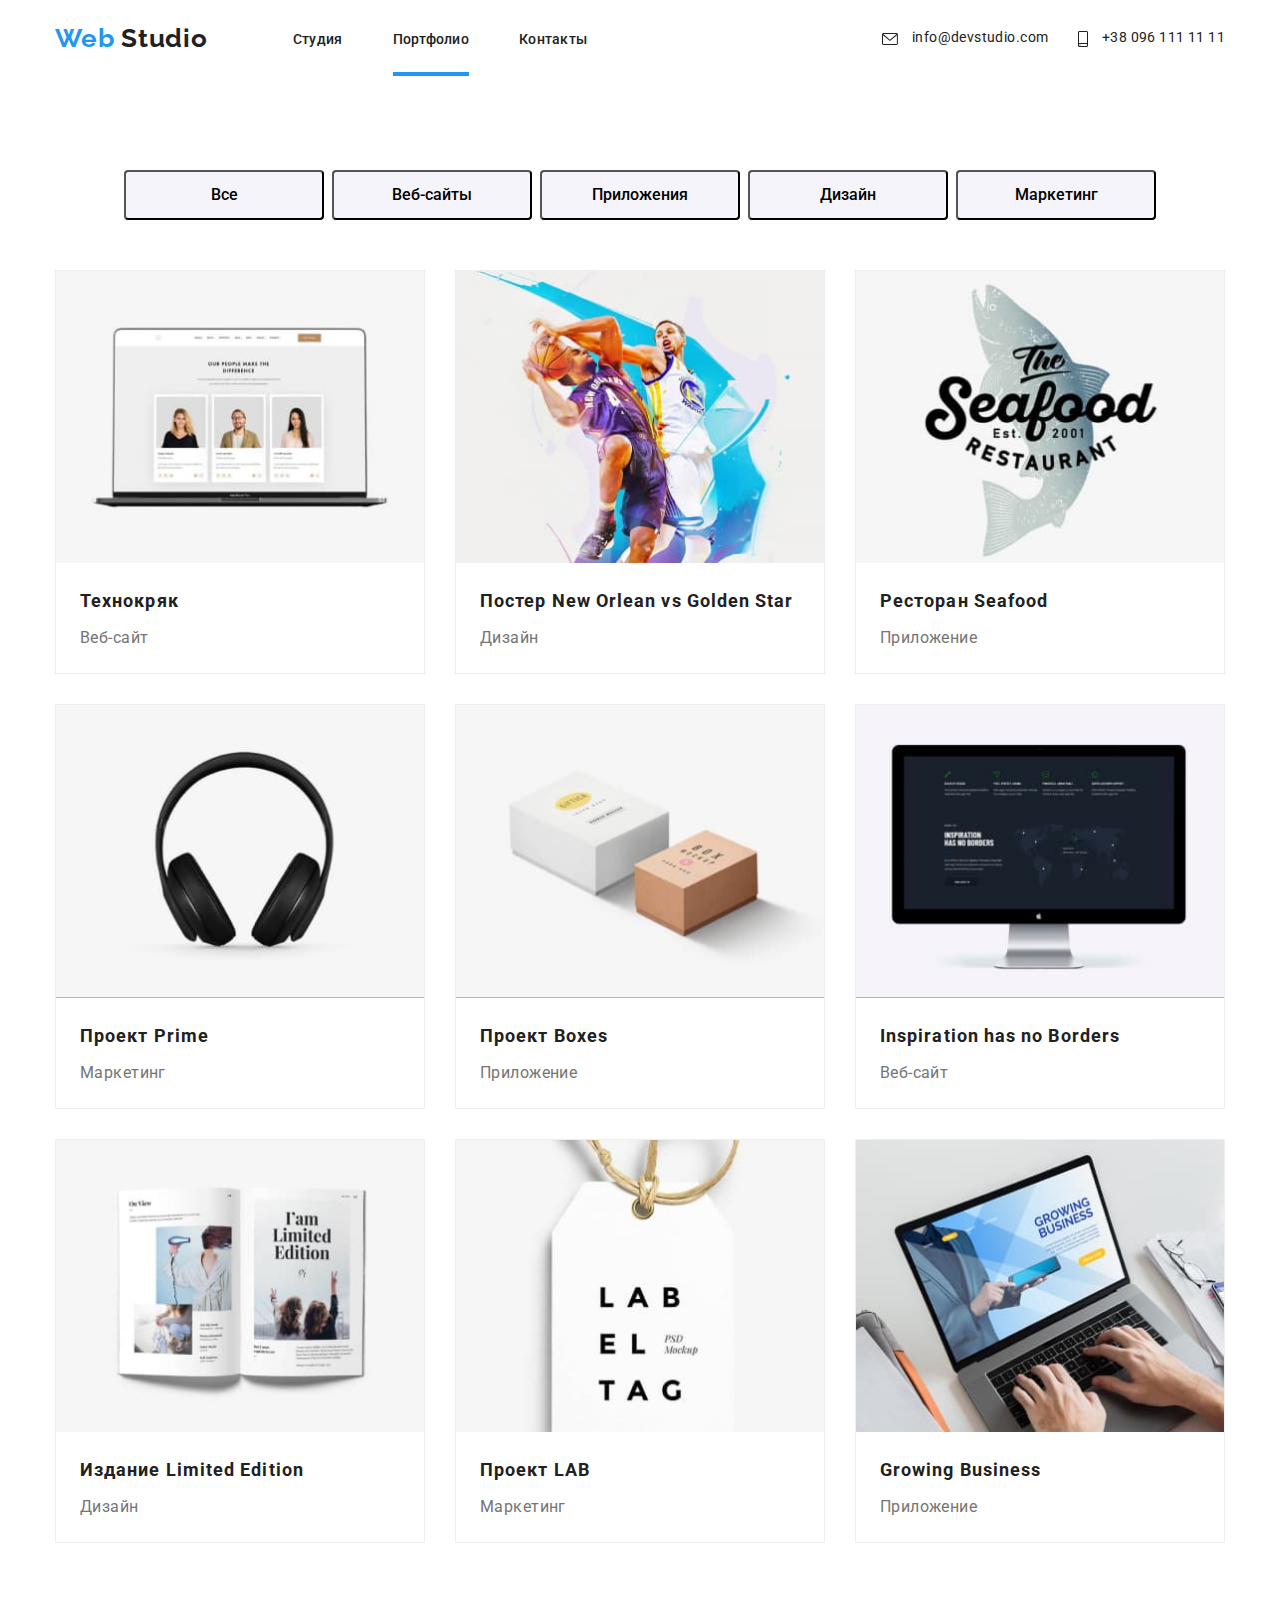
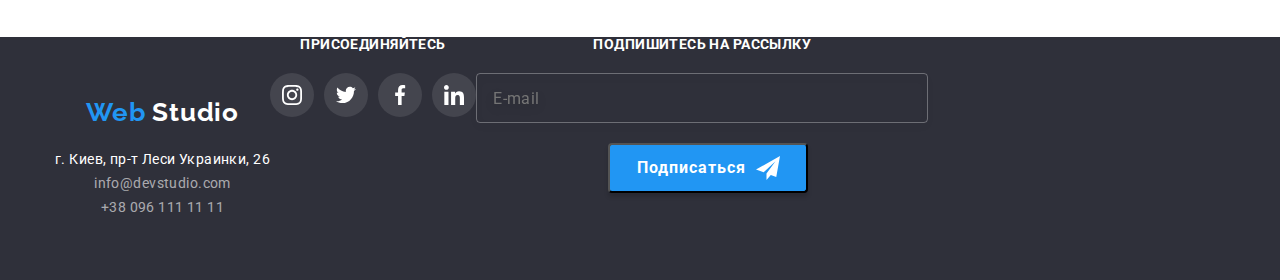
==== portfolio.html @ 6795c487 "Добавляет разметку для разных версий" ====
<!DOCTYPE html>
<html lang="ru">
  <head>
    <meta charset="UTF-8" />
    <meta name="viewport" content="width=device-width, initial-scale=1.0" />
    <meta http-equiv="X-UA-Compatible" content="ie=edge" />
    <title>Web Studio</title>
    <link
      href="https://fonts.googleapis.com/css2?family=Raleway:wght@700&family=Roboto:wght@400;500;700;900&display=swap"
      rel="stylesheet"
    />
    <link rel="stylesheet" href="./css/portfolio.min.css" />
  </head>

  <body>
    <header>
      <nav class="container flexbox main-nav">
        <a class="link logo" href="./"
          ><span class="logo-item">Web </span>Studio</a
        >
        <ul class="list menu-list flexbox">
          <li class="menu-list-item">
            <a class="link menu-link" href="./index.html">Студия</a>
          </li>
          <li class="menu-list-item">
            <a class="link menu-link current-page" href="./portfolio.html"
              >Портфолио</a
            >
          </li>
          <li class="menu-list-item">
            <a class="link menu-link" href="#">Контакты</a>
          </li>
        </ul>

        <ul class="list flexbox contacts-list">
          <li class="contacts-list-item">
            <a class="link contacts-link" href="mailto:info@devstudio.com">
              <svg class="contacts-icon" width="16" height="12">
                <use href="./images/sprite.svg#icon-envelope"></use>
              </svg>
              info@devstudio.com</a
            >
          </li>
          <li class="contacts-list-item">
            <a class="link contacts-link" href="tel:+380961111111">
              <svg class="contacts-icon" width="10" height="16">
                <use href="./images/sprite.svg#icon-smartphone"></use>
              </svg>
              +38 096 111 11 11</a
            >
          </li>
        </ul>
      </nav>
    </header>
    <main>
      <section>
        <h1 hidden>Примеры работ</h1>

        <!-- filter -->

        <div class="container">
          <ul class="list flexbox filter-list">
            <li class="filter-list-item">
              <button class="btn" type="button">Все</button>
            </li>
            <li class="filter-list-item">
              <button class="btn" type="button">Веб-сайты</button>
            </li>
            <li class="filter-list-item">
              <button class="btn" type="button">Приложения</button>
            </li>
            <li class="filter-list-item">
              <button class="btn" type="button">Дизайн</button>
            </li>
            <li class="filter-list-item">
              <button class="btn" type="button">Маркетинг</button>
            </li>
          </ul>
        </div>

        <!-- examples -->
        <div class="container">
          <ul class="list example-list">
            <li class="example-list-item">
              <a class="link" href="#">
                <div class="product-thumb">
                  <img
                    class="img"
                    src="./images/techno-example.jpg"
                    alt="Веб-сайт Технокряк"
                  />
                  <p class="example-text">
                    Технокряк это современная площадка распространения
                    коронавируса. Компании используют эту платформу для
                    цифрового шпионажа и атак на защищённые сервера конкурентов.
                  </p>
                </div>
                <div class="card-text">
                  <h2 class="example-header">Технокряк</h2>
                  <p class="example-text-item">Веб-сайт</p>
                </div>
              </a>
            </li>
            <li class="example-list-item">
              <a class="link" href="#">
                <div class="product-thumb">
                  <img
                    class="img"
                    src="./images/poster-example.jpg"
                    alt="Дизайн постера New Orlean vs Golden Star"
                  />
                  <p class="example-text">
                    Технокряк это современная площадка распространения
                    коронавируса. Компании используют эту платформу для
                    цифрового шпионажа и атак на защищённые сервера конкурентов.
                  </p>
                </div>
                <div class="card-text">
                  <h2 class="example-header">
                    Постер New Orlean vs Golden Star
                  </h2>
                  <p class="example-text-item">Дизайн</p>
                </div>
              </a>
            </li>
            <li class="example-list-item">
              <a class="link" href="#">
                <div class="product-thumb">
                  <img
                    class="img"
                    src="./images/seafood-example.jpg"
                    alt="Приложение Seafood"
                  />
                  <p class="example-text">
                    Технокряк это современная площадка распространения
                    коронавируса. Компании используют эту платформу для
                    цифрового шпионажа и атак на защищённые сервера конкурентов.
                  </p>
                </div>
                <div class="card-text">
                  <h2 class="example-header">Ресторан Seafood</h2>
                  <p class="example-text-item">Приложение</p>
                </div>
              </a>
            </li>
            <li class="example-list-item">
              <a class="link" href="#">
                <div class="product-thumb">
                  <img
                    class="img"
                    src="./images/prime-example.jpg"
                    alt="Маркетинговый проект Prime"
                  />
                  <p class="example-text">
                    Технокряк это современная площадка распространения
                    коронавируса. Компании используют эту платформу для
                    цифрового шпионажа и атак на защищённые сервера конкурентов.
                  </p>
                </div>
                <div class="card-text">
                  <h2 class="example-header">Проект Prime</h2>
                  <p class="example-text-item">Маркетинг</p>
                </div>
              </a>
            </li>
            <li class="example-list-item">
              <a class="link" href="#">
                <div class="product-thumb">
                  <img
                    class="img"
                    src="./images/boxes-example.jpg"
                    alt="Приложение Boxes"
                  />
                  <p class="example-text">
                    Технокряк это современная площадка распространения
                    коронавируса. Компании используют эту платформу для
                    цифрового шпионажа и атак на защищённые сервера конкурентов.
                  </p>
                </div>
                <div class="card-text">
                  <h2 class="example-header">Проект Boxes</h2>
                  <p class="example-text-item">Приложение</p>
                </div>
              </a>
            </li>
            <li class="example-list-item">
              <a class="link" href="#">
                <div class="product-thumb">
                  <img
                    class="img"
                    src="./images/inspiration-example.jpg"
                    alt="Веб-сайт Inspiration has no Borders"
                  />
                  <p class="example-text">
                    Технокряк это современная площадка распространения
                    коронавируса. Компании используют эту платформу для
                    цифрового шпионажа и атак на защищённые сервера конкурентов.
                  </p>
                </div>
                <div class="card-text">
                  <h2 class="example-header">Inspiration has no Borders</h2>
                  <p class="example-text-item">Веб-сайт</p>
                </div>
              </a>
            </li>
            <li class="example-list-item">
              <a class="link" href="#">
                <div class="product-thumb">
                  <img
                    class="img"
                    src="./images/limited-example.jpg"
                    alt="Дизайн издания Limited Edition"
                  />
                  <p class="example-text">
                    Технокряк это современная площадка распространения
                    коронавируса. Компании используют эту платформу для
                    цифрового шпионажа и атак на защищённые сервера конкурентов.
                  </p>
                </div>
                <div class="card-text">
                  <h2 class="example-header">Издание Limited Edition</h2>
                  <p class="example-text-item">Дизайн</p>
                </div>
              </a>
            </li>
            <li class="example-list-item">
              <a class="link" href="#">
                <div class="product-thumb">
                  <img
                    class="img"
                    src="./images/lab-example.jpg"
                    alt="Маркетинговый проект LAB"
                  />
                  <p class="example-text">
                    Технокряк это современная площадка распространения
                    коронавируса. Компании используют эту платформу для
                    цифрового шпионажа и атак на защищённые сервера конкурентов.
                  </p>
                </div>
                <div class="card-text">
                  <h2 class="example-header">Проект LAB</h2>
                  <p class="example-text-item">Маркетинг</p>
                </div>
              </a>
            </li>
            <li class="example-list-item">
              <a class="link" href="#">
                <div class="product-thumb">
                  <img
                    class="img"
                    src="./images/growing-business-example.jpg"
                    alt="Приложение Growing Business"
                  />
                  <p class="example-text">
                    Технокряк это современная площадка распространения
                    коронавируса. Компании используют эту платформу для
                    цифрового шпионажа и атак на защищённые сервера конкурентов.
                  </p>
                </div>
                <div class="card-text">
                  <h2 class="example-header">Growing Business</h2>
                  <p class="example-text-item">Приложение</p>
                </div>
              </a>
            </li>
          </ul>
        </div>
      </section>
    </main>
    <footer class="footer">
      <div class="container">
        <div class="flexbox">
          <section class="contacts-section">
            <h2 hidden>Контакты</h2>
            <a class="link logo-footer" href="./"
              ><span class="logo-item">Web </span>Studio</a
            >
            <address class="address-list">
              <ul class="list">
                <li>
                  <a
                    class="link address"
                    href="https://goo.gl/maps/fhbSiiqrF7AqKnkT6"
                    target="_blank"
                    rel="noopener noreferrer"
                    >г. Киев, пр-т Леси Украинки, 26</a
                  >
                </li>
                <li>
                  <a
                    class="link footer-contacts"
                    href="mailto:info@devstudio.com"
                    >info@devstudio.com</a
                  >
                </li>
                <li>
                  <a class="link footer-contacts" href="tel:+380961111111"
                    >+38 096 111 11 11</a
                  >
                </li>
              </ul>
            </address>
          </section>
          <div class="footer-socials">
            <span class="footer-text">Присоединяйтесь</span>
            <ul class="list footer-social-list">
              <li class="footer-social-item">
                <a
                  class="footer-social-link"
                  href="https://www.instagram.com/"
                  target="_blank"
                  rel="noopener noreferrer"
                  aria-label="ссылка Инстаграм"
                >
                  <svg class="footer-social-icon" width="20" height="20">
                    <use href="./images/sprite.svg#icon-instagram"></use>
                  </svg>
                </a>
              </li>
              <li class="footer-social-item">
                <a
                  class="footer-social-link"
                  href="https://twitter.com/"
                  target="_blank"
                  rel="noopener noreferrer"
                  aria-label="ссылка Твиттер"
                >
                  <svg class="footer-social-icon" width="20" height="20">
                    <use href="./images/sprite.svg#icon-twitter"></use>
                  </svg>
                </a>
              </li>
              <li class="footer-social-item">
                <a
                  class="footer-social-link"
                  href="https://facebook.com/"
                  target="_blank"
                  rel="noopener noreferrer"
                  aria-label="ссылка Фейсбук"
                >
                  <svg class="footer-social-icon" width="20" height="20">
                    <use href="./images/sprite.svg#icon-facebook"></use>
                  </svg>
                </a>
              </li>
              <li class="footer-social-item">
                <a
                  class="footer-social-link"
                  href="https://www.linkedin.com/"
                  target="_blank"
                  rel="noopener noreferrer"
                  aria-label="ссылка Линкедин"
                >
                  <svg class="footer-social-icon" width="20" height="20">
                    <use href="./images/sprite.svg#icon-linkedin"></use>
                  </svg>
                </a>
              </li>
            </ul>
          </div>
          <div class="subscribe-form">
            <form>
              <span class="footer-text">Подпишитесь на рассылку</span>
              <input
                class="subscribe-input"
                type="email"
                placeholder="E-mail"
              />
              <button class="subscribe-btn" type="submit">
                Подписаться
                <svg class="subscribe-icon" width="24" height="24">
                  <use href="./images/sprite.svg#icon-send"></use>
                </svg>
              </button>
            </form>
          </div>
        </div>
      </div>
    </footer>
  </body>
</html>
---- css/portfolio.min.css ----
/*! normalize.css v8.0.1 | MIT License | github.com/necolas/normalize.css */html{line-height:1.15;-webkit-text-size-adjust:100%}body{margin:0}main{display:block}h1{font-size:2em;margin:0.67em 0}hr{-webkit-box-sizing:content-box;box-sizing:content-box;height:0;overflow:visible}pre{font-family:monospace, monospace;font-size:1em}a{background-color:transparent}abbr[title]{border-bottom:none;text-decoration:underline;-webkit-text-decoration:underline dotted;text-decoration:underline dotted}b,strong{font-weight:bolder}code,kbd,samp{font-family:monospace, monospace;font-size:1em}small{font-size:80%}sub,sup{font-size:75%;line-height:0;position:relative;vertical-align:baseline}sub{bottom:-0.25em}sup{top:-0.5em}img{border-style:none}button,input,optgroup,select,textarea{font-family:inherit;font-size:100%;line-height:1.15;margin:0}button,input{overflow:visible}button,select{text-transform:none}button,[type="button"],[type="reset"],[type="submit"]{-webkit-appearance:button}button::-moz-focus-inner,[type="button"]::-moz-focus-inner,[type="reset"]::-moz-focus-inner,[type="submit"]::-moz-focus-inner{border-style:none;padding:0}button:-moz-focusring,[type="button"]:-moz-focusring,[type="reset"]:-moz-focusring,[type="submit"]:-moz-focusring{outline:1px dotted ButtonText}fieldset{padding:0.35em 0.75em 0.625em}legend{-webkit-box-sizing:border-box;box-sizing:border-box;color:inherit;display:table;max-width:100%;padding:0;white-space:normal}progress{vertical-align:baseline}textarea{overflow:auto}[type="checkbox"],[type="radio"]{-webkit-box-sizing:border-box;box-sizing:border-box;padding:0}[type="number"]::-webkit-inner-spin-button,[type="number"]::-webkit-outer-spin-button{height:auto}[type="search"]{-webkit-appearance:textfield;outline-offset:-2px}[type="search"]::-webkit-search-decoration{-webkit-appearance:none}::-webkit-file-upload-button{-webkit-appearance:button;font:inherit}details{display:block}summary{display:list-item}template{display:none}[hidden]{display:none}html{-webkit-box-sizing:border-box;box-sizing:border-box}*,*::before,*::after{-webkit-box-sizing:inherit;box-sizing:inherit}body{font-family:"Roboto", sans-serif;font-size:14px;font-style:normal;font-weight:normal;letter-spacing:0.03em;color:#212121;outline:1px solid tomato}.list{padding:0px;margin:0px;list-style:none}.link{text-decoration:none;color:#212121}.img{display:block;max-width:100%;height:auto}.container{width:100%;padding-left:15px;padding-right:15px;margin-right:auto;margin-left:auto}@media (min-width: 480px){.container{width:480px}}@media (min-width: 768px){.container{width:768px}}@media (min-width: 1200px){.container{width:1200px}}.flexbox{display:-webkit-box;display:-ms-flexbox;display:flex}.list-header{margin-top:0px;margin-bottom:0px;font-weight:bold;font-size:14px;line-height:1.14;text-transform:uppercase}.section-header{padding-top:60px;padding-bottom:30px;margin:0px;font-weight:bold;font-size:36px;line-height:1.166;text-align:center}.footer-text{display:block;font-weight:bold;font-size:14px;line-height:1.14;text-transform:uppercase;color:#fff}.btn{border-radius:4px;padding:10px 32px;min-width:200px;background-color:#f5f4fa;font-weight:500;font-size:16px;line-height:1.625;text-align:center;-webkit-transition:background-color 250ms cubic-bezier(0.4, 0, 0.2, 1),color 250ms cubic-bezier(0.4, 0, 0.2, 1);transition:background-color 250ms cubic-bezier(0.4, 0, 0.2, 1),color 250ms cubic-bezier(0.4, 0, 0.2, 1)}.btn:hover,.btn:focus{color:#fff;background-color:#2196f3}.subscribe-btn{display:-webkit-inline-box;display:-ms-inline-flexbox;display:inline-flex;-webkit-box-pack:center;-ms-flex-pack:center;justify-content:center;margin-left:12px;width:200px;height:50px;-webkit-box-align:center;-ms-flex-align:center;align-items:center;text-align:center;border-radius:4px;background:#2196f3;-webkit-box-shadow:0px 4px 4px rgba(0,0,0,0.15);box-shadow:0px 4px 4px rgba(0,0,0,0.15);font-family:Roboto;font-style:normal;font-weight:bold;font-size:16px;line-height:30px;letter-spacing:0.06em;color:#fff}.close-btn{position:absolute;top:8px;right:8px;display:-webkit-inline-box;display:-ms-inline-flexbox;display:inline-flex;-webkit-box-pack:center;-ms-flex-pack:center;justify-content:center;-webkit-box-align:center;-ms-flex-align:center;align-items:center;width:30px;height:30px;border:1px solid rgba(0,0,0,0.1);border-radius:50%;background-color:#ffffff}.submit-btn{display:-webkit-box;display:-ms-flexbox;display:flex;margin-left:auto;margin-right:auto;margin-top:30px;padding:10px 55px;width:200px;height:50px;-webkit-box-align:center;-ms-flex-align:center;align-items:center;text-align:center;border-radius:4px;background:#2196f3;-webkit-box-shadow:0px 4px 4px rgba(0,0,0,0.15);box-shadow:0px 4px 4px rgba(0,0,0,0.15);font-family:Roboto;font-style:normal;font-weight:bold;font-size:16px;line-height:30px;letter-spacing:0.06em;color:#fff}.logo{margin-right:85px;font-family:"Raleway", sans-serif;font-style:normal;font-weight:bold;font-size:26px;line-height:1.19;letter-spacing:0.03em}.logo-item{color:#2196f3}.main-nav{display:-webkit-box;display:-ms-flexbox;display:flex;-webkit-box-align:center;-ms-flex-align:center;align-items:center}.menu-list{display:-webkit-box;display:-ms-flexbox;display:flex;font-weight:500;line-height:1.14;letter-spacing:0.02em;color:#212121}.menu-list-item:not(:last-child){margin-right:50px}.menu-link{position:relative;display:block;padding-top:32px;padding-bottom:28px;-webkit-transition:color 250ms cubic-bezier(0.4, 0, 0.2, 1);transition:color 250ms cubic-bezier(0.4, 0, 0.2, 1)}.menu-link:hover,.menu-link:focus{color:#2196f3}.current-page::after{content:" ";position:absolute;left:0;bottom:0;display:block;width:100%;height:4px;background-color:#2196f3;-webkit-transition:opacity 250ms cubic-bezier(0.4, 0, 0.2, 1);transition:opacity 250ms cubic-bezier(0.4, 0, 0.2, 1)}.contacts-list{display:-webkit-box;display:-ms-flexbox;display:flex;margin-left:auto}.contacts-list>.contacts-list-item{color:#757575}.contacts-list>.contacts-list-item:not(:last-child){margin-right:30px}.contacts-link{-webkit-transition:color 250ms cubic-bezier(0.4, 0, 0.2, 1);transition:color 250ms cubic-bezier(0.4, 0, 0.2, 1)}.contacts-link:hover,.contacts-link:focus{color:#2196f3}.contacts-icon{fill:currentColor;vertical-align:middle;margin-right:10px}.filter-list{padding-top:94px;padding-bottom:50px;-webkit-box-pack:center;-ms-flex-pack:center;justify-content:center}.filter-list-item:not(:last-child){margin-right:8px}.contacts-section{padding-top:60px;padding-bottom:60px;text-align:center}.logo-footer{font-family:"Raleway", sans-serif;font-style:normal;font-weight:bold;font-size:26px;line-height:1.19;letter-spacing:0.03em;color:#fff}.address-list{margin-top:20px}.address{font-style:normal;line-height:1.714;color:#fff}.footer-contacts{font-style:normal;line-height:1.714;color:rgba(255,255,255,0.6)}.footer-socials{padding-bottom:60px;text-align:center}.footer-text{display:block;font-weight:bold;font-size:14px;line-height:1.14;text-transform:uppercase;color:#fff}.footer-social-list{display:-webkit-box;display:-ms-flexbox;display:flex;margin-top:20px;-webkit-box-pack:center;-ms-flex-pack:center;justify-content:center}.footer-social-item:not(:last-child){margin-right:10px}.footer-social-link{display:-webkit-inline-box;display:-ms-inline-flexbox;display:inline-flex;-webkit-box-pack:center;-ms-flex-pack:center;justify-content:center;-webkit-box-align:center;-ms-flex-align:center;align-items:center;width:44px;height:44px;background:rgba(255,255,255,0.1);border-radius:50%;-webkit-transition:background 250ms cubic-bezier(0.4, 0, 0.2, 1);transition:background 250ms cubic-bezier(0.4, 0, 0.2, 1)}.footer-social-link:focus,.footer-social-link:hover{background:#2196f3}.footer-social-icon{fill:#fff}.subscribe-form{padding-bottom:60px;text-align:center}.subscribe-input{display:inline-block;margin-top:20px;margin-bottom:20px;padding:15px 16px;width:100%;height:50px;background:transparent;border:1px solid rgba(255,255,255,0.3);border-radius:4px;-webkit-filter:drop-shadow(0px 4px 4px rgba(0,0,0,0.15));filter:drop-shadow(0px 4px 4px rgba(0,0,0,0.15));font-family:Roboto;font-style:normal;font-weight:normal;font-size:16px;line-height:20px;-webkit-box-align:center;-ms-flex-align:center;align-items:center;letter-spacing:0.03em;color:rgba(255,255,255,0.6)}.subscribe-icon{margin-left:10px}.example-list{display:-webkit-box;display:-ms-flexbox;display:flex;-ms-flex-wrap:wrap;flex-wrap:wrap;padding-bottom:94px}.example-list-item{width:calc((100% - 60px) / 3);margin-right:30px;margin-bottom:30px;background:#fff;border:1px solid #eeeeee}.example-list-item:nth-child(3n){margin-right:0px}.example-list-item:nth-last-child(-n+3){margin-bottom:0px}.example-list-item:hover{-webkit-box-shadow:0px 4px 4px rgba(0,0,0,0.25);box-shadow:0px 4px 4px rgba(0,0,0,0.25)}.product-thumb{position:relative;overflow:hidden}.product-thumb::before{display:inline-block;position:absolute;content:" ";width:100%;height:100%;-webkit-transform:translateY(100%);transform:translateY(100%);background-color:rgba(33,150,243,0.9);-webkit-transition:-webkit-transform 250ms cubic-bezier(0.4, 0, 0.2, 1);transition:-webkit-transform 250ms cubic-bezier(0.4, 0, 0.2, 1);transition:transform 250ms cubic-bezier(0.4, 0, 0.2, 1);transition:transform 250ms cubic-bezier(0.4, 0, 0.2, 1), -webkit-transform 250ms cubic-bezier(0.4, 0, 0.2, 1)}.example-list-item:hover .product-thumb::before{-webkit-transform:translateY(0%);transform:translateY(0%)}.example-text{position:absolute;margin-top:0px;margin-bottom:0px;padding-right:24px;padding-left:24px;padding-top:63px;width:100%;height:100%;font-size:18px;line-height:1.55;color:#fff;-webkit-transition:-webkit-transform 250ms cubic-bezier(0.4, 0, 0.2, 1);transition:-webkit-transform 250ms cubic-bezier(0.4, 0, 0.2, 1);transition:transform 250ms cubic-bezier(0.4, 0, 0.2, 1);transition:transform 250ms cubic-bezier(0.4, 0, 0.2, 1), -webkit-transform 250ms cubic-bezier(0.4, 0, 0.2, 1)}.example-list-item:hover .example-text{-webkit-transform:translateY(-100%);transform:translateY(-100%)}.card-text{padding:20px 24px}.example-header{margin-top:0px;margin-bottom:4px;font-weight:bold;font-size:18px;line-height:2;letter-spacing:0.06em}.example-text-item{margin:0px;font-size:16px;line-height:30px;color:#757575}.footer{background:#2f303a;max-width:1600px;margin-right:auto;margin-left:auto}@media (min-width: 768px){.footer-section{display:-webkit-box;display:-ms-flexbox;display:flex}}@media (min-width: 1200px){.footer-section{display:-webkit-box;display:-ms-flexbox;display:flex}}
/*# sourceMappingURL=portfolio.min.css.map */
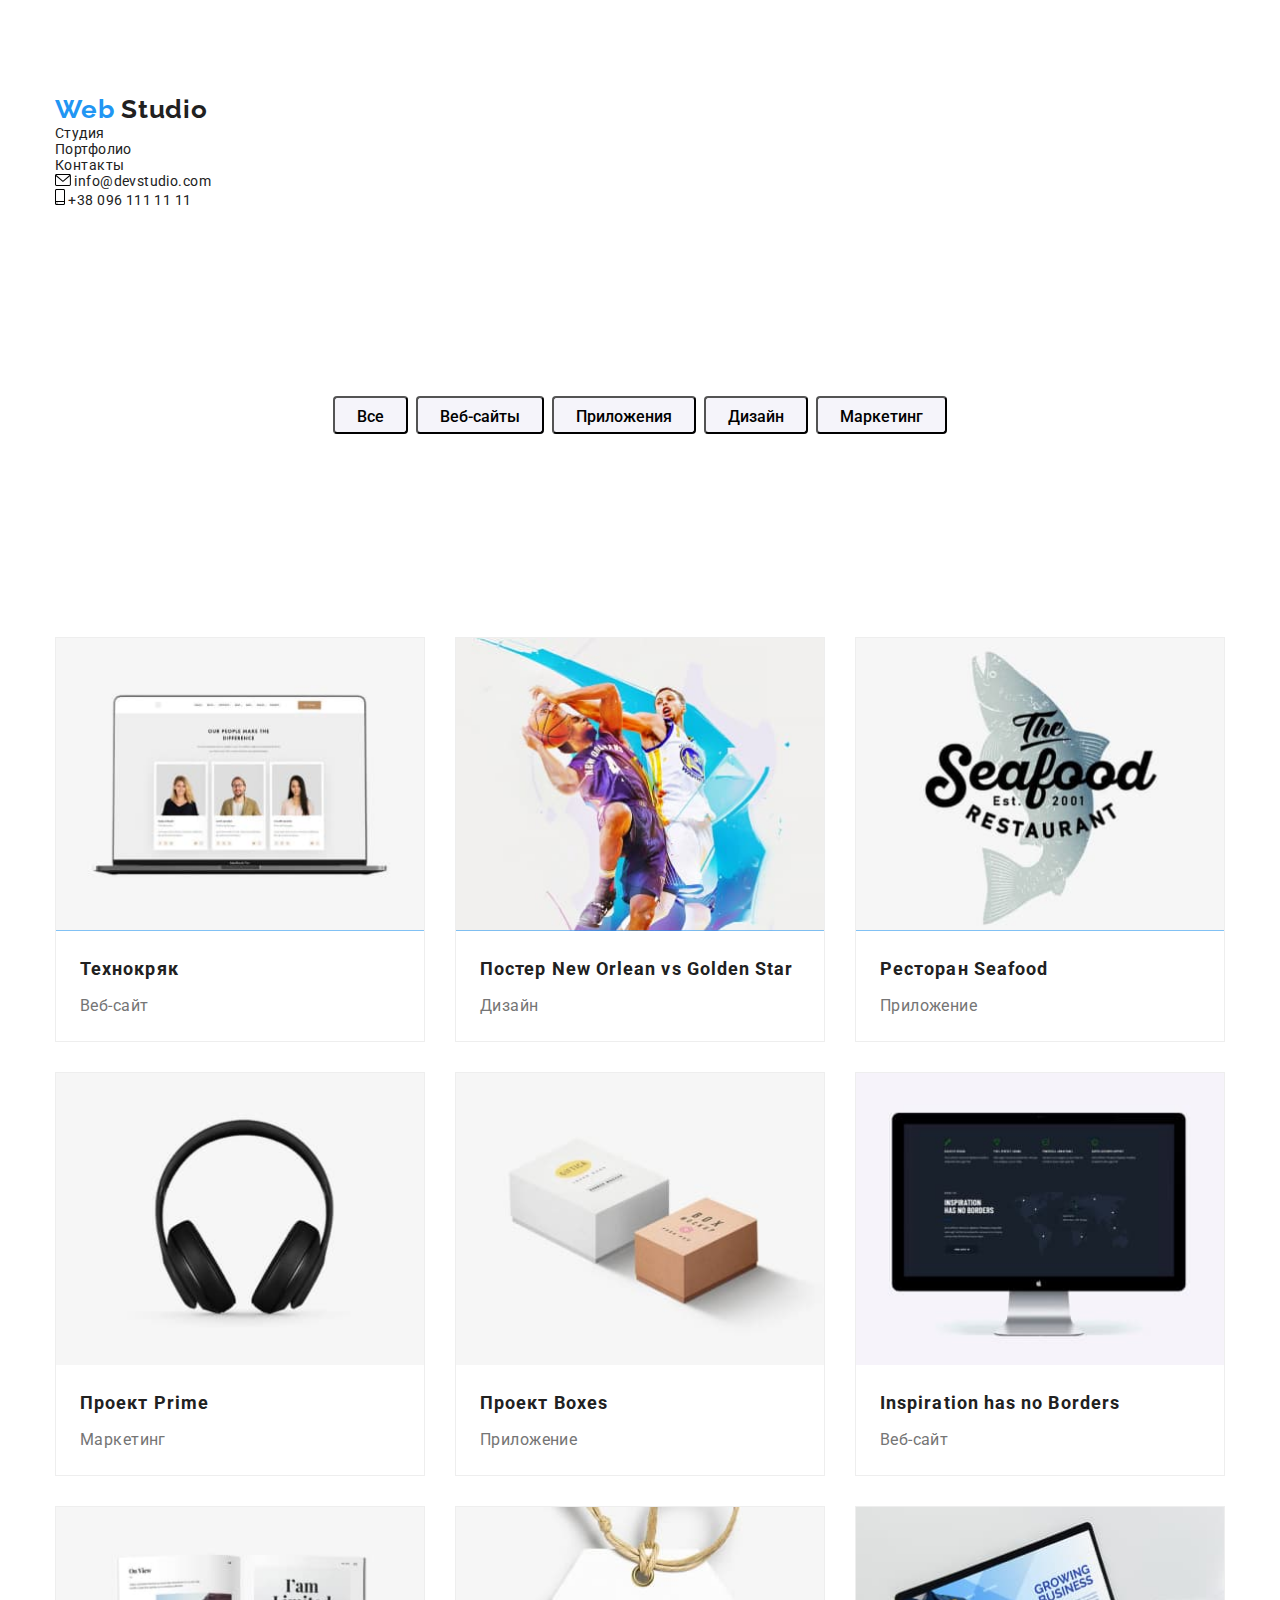
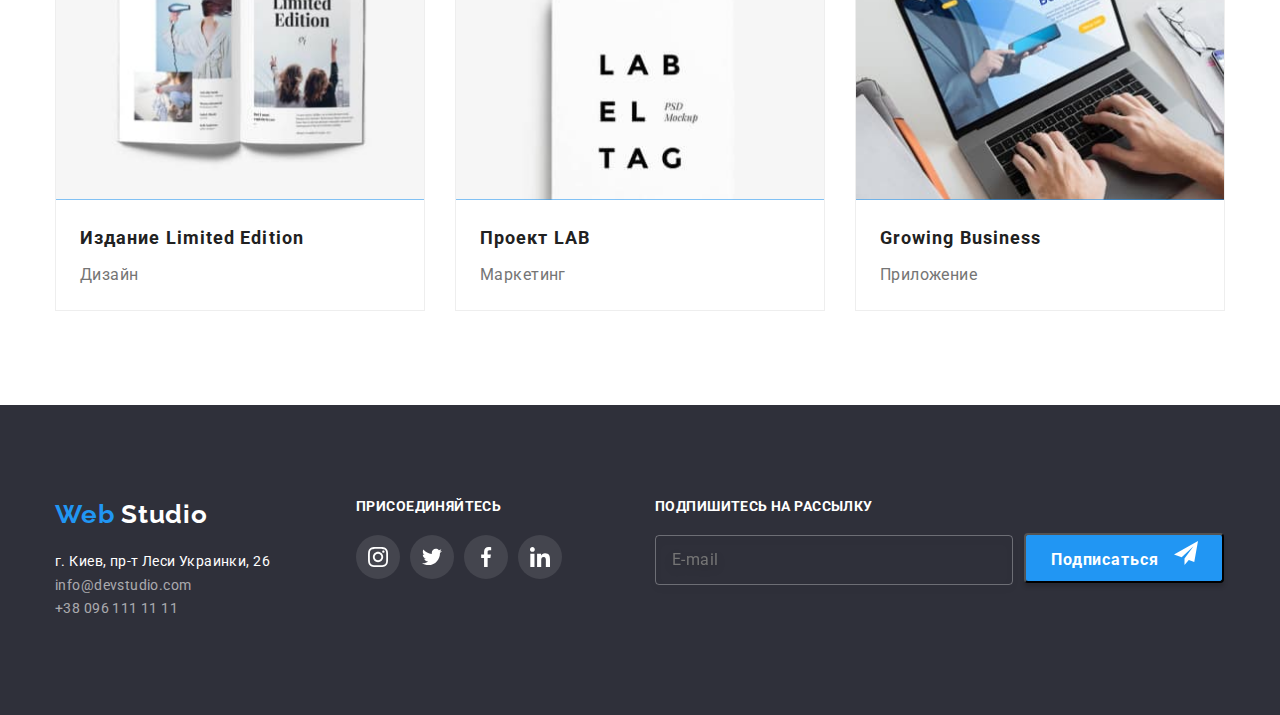
==== commit f8270ef6: "Сделана адаптивная разметка" ====
--- a/portfolio.html
+++ b/portfolio.html
@@ -14,11 +14,11 @@
 
   <body>
     <header>
-      <nav class="container flexbox main-nav">
+      <nav class="container main-nav">
         <a class="link logo" href="./"
           ><span class="logo-item">Web </span>Studio</a
         >
-        <ul class="list menu-list flexbox">
+        <ul class="list menu-list">
           <li class="menu-list-item">
             <a class="link menu-link" href="./index.html">Студия</a>
           </li>
@@ -32,7 +32,7 @@
           </li>
         </ul>
 
-        <ul class="list flexbox contacts-list">
+        <ul class="list contacts-list">
           <li class="contacts-list-item">
             <a class="link contacts-link" href="mailto:info@devstudio.com">
               <svg class="contacts-icon" width="16" height="12">
@@ -58,22 +58,22 @@
 
         <!-- filter -->
 
-        <div class="container">
-          <ul class="list flexbox filter-list">
-            <li class="filter-list-item">
-              <button class="btn" type="button">Все</button>
-            </li>
-            <li class="filter-list-item">
-              <button class="btn" type="button">Веб-сайты</button>
-            </li>
-            <li class="filter-list-item">
-              <button class="btn" type="button">Приложения</button>
-            </li>
-            <li class="filter-list-item">
-              <button class="btn" type="button">Дизайн</button>
-            </li>
-            <li class="filter-list-item">
-              <button class="btn" type="button">Маркетинг</button>
+        <div class="container filter-section">
+          <ul class="list filter-list">
+            <li class="filter-list-item">
+              <button class="btn filter-btn" type="button">Все</button>
+            </li>
+            <li class="filter-list-item">
+              <button class="btn filter-btn" type="button">Веб-сайты</button>
+            </li>
+            <li class="filter-list-item">
+              <button class="btn filter-btn" type="button">Приложения</button>
+            </li>
+            <li class="filter-list-item">
+              <button class="btn filter-btn" type="button">Дизайн</button>
+            </li>
+            <li class="filter-list-item">
+              <button class="btn filter-btn" type="button">Маркетинг</button>
             </li>
           </ul>
         </div>
@@ -269,7 +269,7 @@
     </main>
     <footer class="footer">
       <div class="container">
-        <div class="flexbox">
+        <div class="footer-section">
           <section class="contacts-section">
             <h2 hidden>Контакты</h2>
             <a class="link logo-footer" href="./"
@@ -358,6 +358,7 @@
               </li>
             </ul>
           </div>
+
           <div class="subscribe-form">
             <form>
               <span class="footer-text">Подпишитесь на рассылку</span>
--- a/css/portfolio.min.css
+++ b/css/portfolio.min.css
@@ -1,2 +1,2 @@
-/*! normalize.css v8.0.1 | MIT License | github.com/necolas/normalize.css */html{line-height:1.15;-webkit-text-size-adjust:100%}body{margin:0}main{display:block}h1{font-size:2em;margin:0.67em 0}hr{-webkit-box-sizing:content-box;box-sizing:content-box;height:0;overflow:visible}pre{font-family:monospace, monospace;font-size:1em}a{background-color:transparent}abbr[title]{border-bottom:none;text-decoration:underline;-webkit-text-decoration:underline dotted;text-decoration:underline dotted}b,strong{font-weight:bolder}code,kbd,samp{font-family:monospace, monospace;font-size:1em}small{font-size:80%}sub,sup{font-size:75%;line-height:0;position:relative;vertical-align:baseline}sub{bottom:-0.25em}sup{top:-0.5em}img{border-style:none}button,input,optgroup,select,textarea{font-family:inherit;font-size:100%;line-height:1.15;margin:0}button,input{overflow:visible}button,select{text-transform:none}button,[type="button"],[type="reset"],[type="submit"]{-webkit-appearance:button}button::-moz-focus-inner,[type="button"]::-moz-focus-inner,[type="reset"]::-moz-focus-inner,[type="submit"]::-moz-focus-inner{border-style:none;padding:0}button:-moz-focusring,[type="button"]:-moz-focusring,[type="reset"]:-moz-focusring,[type="submit"]:-moz-focusring{outline:1px dotted ButtonText}fieldset{padding:0.35em 0.75em 0.625em}legend{-webkit-box-sizing:border-box;box-sizing:border-box;color:inherit;display:table;max-width:100%;padding:0;white-space:normal}progress{vertical-align:baseline}textarea{overflow:auto}[type="checkbox"],[type="radio"]{-webkit-box-sizing:border-box;box-sizing:border-box;padding:0}[type="number"]::-webkit-inner-spin-button,[type="number"]::-webkit-outer-spin-button{height:auto}[type="search"]{-webkit-appearance:textfield;outline-offset:-2px}[type="search"]::-webkit-search-decoration{-webkit-appearance:none}::-webkit-file-upload-button{-webkit-appearance:button;font:inherit}details{display:block}summary{display:list-item}template{display:none}[hidden]{display:none}html{-webkit-box-sizing:border-box;box-sizing:border-box}*,*::before,*::after{-webkit-box-sizing:inherit;box-sizing:inherit}body{font-family:"Roboto", sans-serif;font-size:14px;font-style:normal;font-weight:normal;letter-spacing:0.03em;color:#212121;outline:1px solid tomato}.list{padding:0px;margin:0px;list-style:none}.link{text-decoration:none;color:#212121}.img{display:block;max-width:100%;height:auto}.container{width:100%;padding-left:15px;padding-right:15px;margin-right:auto;margin-left:auto}@media (min-width: 480px){.container{width:480px}}@media (min-width: 768px){.container{width:768px}}@media (min-width: 1200px){.container{width:1200px}}.flexbox{display:-webkit-box;display:-ms-flexbox;display:flex}.list-header{margin-top:0px;margin-bottom:0px;font-weight:bold;font-size:14px;line-height:1.14;text-transform:uppercase}.section-header{padding-top:60px;padding-bottom:30px;margin:0px;font-weight:bold;font-size:36px;line-height:1.166;text-align:center}.footer-text{display:block;font-weight:bold;font-size:14px;line-height:1.14;text-transform:uppercase;color:#fff}.btn{border-radius:4px;padding:10px 32px;min-width:200px;background-color:#f5f4fa;font-weight:500;font-size:16px;line-height:1.625;text-align:center;-webkit-transition:background-color 250ms cubic-bezier(0.4, 0, 0.2, 1),color 250ms cubic-bezier(0.4, 0, 0.2, 1);transition:background-color 250ms cubic-bezier(0.4, 0, 0.2, 1),color 250ms cubic-bezier(0.4, 0, 0.2, 1)}.btn:hover,.btn:focus{color:#fff;background-color:#2196f3}.subscribe-btn{display:-webkit-inline-box;display:-ms-inline-flexbox;display:inline-flex;-webkit-box-pack:center;-ms-flex-pack:center;justify-content:center;margin-left:12px;width:200px;height:50px;-webkit-box-align:center;-ms-flex-align:center;align-items:center;text-align:center;border-radius:4px;background:#2196f3;-webkit-box-shadow:0px 4px 4px rgba(0,0,0,0.15);box-shadow:0px 4px 4px rgba(0,0,0,0.15);font-family:Roboto;font-style:normal;font-weight:bold;font-size:16px;line-height:30px;letter-spacing:0.06em;color:#fff}.close-btn{position:absolute;top:8px;right:8px;display:-webkit-inline-box;display:-ms-inline-flexbox;display:inline-flex;-webkit-box-pack:center;-ms-flex-pack:center;justify-content:center;-webkit-box-align:center;-ms-flex-align:center;align-items:center;width:30px;height:30px;border:1px solid rgba(0,0,0,0.1);border-radius:50%;background-color:#ffffff}.submit-btn{display:-webkit-box;display:-ms-flexbox;display:flex;margin-left:auto;margin-right:auto;margin-top:30px;padding:10px 55px;width:200px;height:50px;-webkit-box-align:center;-ms-flex-align:center;align-items:center;text-align:center;border-radius:4px;background:#2196f3;-webkit-box-shadow:0px 4px 4px rgba(0,0,0,0.15);box-shadow:0px 4px 4px rgba(0,0,0,0.15);font-family:Roboto;font-style:normal;font-weight:bold;font-size:16px;line-height:30px;letter-spacing:0.06em;color:#fff}.logo{margin-right:85px;font-family:"Raleway", sans-serif;font-style:normal;font-weight:bold;font-size:26px;line-height:1.19;letter-spacing:0.03em}.logo-item{color:#2196f3}.main-nav{display:-webkit-box;display:-ms-flexbox;display:flex;-webkit-box-align:center;-ms-flex-align:center;align-items:center}.menu-list{display:-webkit-box;display:-ms-flexbox;display:flex;font-weight:500;line-height:1.14;letter-spacing:0.02em;color:#212121}.menu-list-item:not(:last-child){margin-right:50px}.menu-link{position:relative;display:block;padding-top:32px;padding-bottom:28px;-webkit-transition:color 250ms cubic-bezier(0.4, 0, 0.2, 1);transition:color 250ms cubic-bezier(0.4, 0, 0.2, 1)}.menu-link:hover,.menu-link:focus{color:#2196f3}.current-page::after{content:" ";position:absolute;left:0;bottom:0;display:block;width:100%;height:4px;background-color:#2196f3;-webkit-transition:opacity 250ms cubic-bezier(0.4, 0, 0.2, 1);transition:opacity 250ms cubic-bezier(0.4, 0, 0.2, 1)}.contacts-list{display:-webkit-box;display:-ms-flexbox;display:flex;margin-left:auto}.contacts-list>.contacts-list-item{color:#757575}.contacts-list>.contacts-list-item:not(:last-child){margin-right:30px}.contacts-link{-webkit-transition:color 250ms cubic-bezier(0.4, 0, 0.2, 1);transition:color 250ms cubic-bezier(0.4, 0, 0.2, 1)}.contacts-link:hover,.contacts-link:focus{color:#2196f3}.contacts-icon{fill:currentColor;vertical-align:middle;margin-right:10px}.filter-list{padding-top:94px;padding-bottom:50px;-webkit-box-pack:center;-ms-flex-pack:center;justify-content:center}.filter-list-item:not(:last-child){margin-right:8px}.contacts-section{padding-top:60px;padding-bottom:60px;text-align:center}.logo-footer{font-family:"Raleway", sans-serif;font-style:normal;font-weight:bold;font-size:26px;line-height:1.19;letter-spacing:0.03em;color:#fff}.address-list{margin-top:20px}.address{font-style:normal;line-height:1.714;color:#fff}.footer-contacts{font-style:normal;line-height:1.714;color:rgba(255,255,255,0.6)}.footer-socials{padding-bottom:60px;text-align:center}.footer-text{display:block;font-weight:bold;font-size:14px;line-height:1.14;text-transform:uppercase;color:#fff}.footer-social-list{display:-webkit-box;display:-ms-flexbox;display:flex;margin-top:20px;-webkit-box-pack:center;-ms-flex-pack:center;justify-content:center}.footer-social-item:not(:last-child){margin-right:10px}.footer-social-link{display:-webkit-inline-box;display:-ms-inline-flexbox;display:inline-flex;-webkit-box-pack:center;-ms-flex-pack:center;justify-content:center;-webkit-box-align:center;-ms-flex-align:center;align-items:center;width:44px;height:44px;background:rgba(255,255,255,0.1);border-radius:50%;-webkit-transition:background 250ms cubic-bezier(0.4, 0, 0.2, 1);transition:background 250ms cubic-bezier(0.4, 0, 0.2, 1)}.footer-social-link:focus,.footer-social-link:hover{background:#2196f3}.footer-social-icon{fill:#fff}.subscribe-form{padding-bottom:60px;text-align:center}.subscribe-input{display:inline-block;margin-top:20px;margin-bottom:20px;padding:15px 16px;width:100%;height:50px;background:transparent;border:1px solid rgba(255,255,255,0.3);border-radius:4px;-webkit-filter:drop-shadow(0px 4px 4px rgba(0,0,0,0.15));filter:drop-shadow(0px 4px 4px rgba(0,0,0,0.15));font-family:Roboto;font-style:normal;font-weight:normal;font-size:16px;line-height:20px;-webkit-box-align:center;-ms-flex-align:center;align-items:center;letter-spacing:0.03em;color:rgba(255,255,255,0.6)}.subscribe-icon{margin-left:10px}.example-list{display:-webkit-box;display:-ms-flexbox;display:flex;-ms-flex-wrap:wrap;flex-wrap:wrap;padding-bottom:94px}.example-list-item{width:calc((100% - 60px) / 3);margin-right:30px;margin-bottom:30px;background:#fff;border:1px solid #eeeeee}.example-list-item:nth-child(3n){margin-right:0px}.example-list-item:nth-last-child(-n+3){margin-bottom:0px}.example-list-item:hover{-webkit-box-shadow:0px 4px 4px rgba(0,0,0,0.25);box-shadow:0px 4px 4px rgba(0,0,0,0.25)}.product-thumb{position:relative;overflow:hidden}.product-thumb::before{display:inline-block;position:absolute;content:" ";width:100%;height:100%;-webkit-transform:translateY(100%);transform:translateY(100%);background-color:rgba(33,150,243,0.9);-webkit-transition:-webkit-transform 250ms cubic-bezier(0.4, 0, 0.2, 1);transition:-webkit-transform 250ms cubic-bezier(0.4, 0, 0.2, 1);transition:transform 250ms cubic-bezier(0.4, 0, 0.2, 1);transition:transform 250ms cubic-bezier(0.4, 0, 0.2, 1), -webkit-transform 250ms cubic-bezier(0.4, 0, 0.2, 1)}.example-list-item:hover .product-thumb::before{-webkit-transform:translateY(0%);transform:translateY(0%)}.example-text{position:absolute;margin-top:0px;margin-bottom:0px;padding-right:24px;padding-left:24px;padding-top:63px;width:100%;height:100%;font-size:18px;line-height:1.55;color:#fff;-webkit-transition:-webkit-transform 250ms cubic-bezier(0.4, 0, 0.2, 1);transition:-webkit-transform 250ms cubic-bezier(0.4, 0, 0.2, 1);transition:transform 250ms cubic-bezier(0.4, 0, 0.2, 1);transition:transform 250ms cubic-bezier(0.4, 0, 0.2, 1), -webkit-transform 250ms cubic-bezier(0.4, 0, 0.2, 1)}.example-list-item:hover .example-text{-webkit-transform:translateY(-100%);transform:translateY(-100%)}.card-text{padding:20px 24px}.example-header{margin-top:0px;margin-bottom:4px;font-weight:bold;font-size:18px;line-height:2;letter-spacing:0.06em}.example-text-item{margin:0px;font-size:16px;line-height:30px;color:#757575}.footer{background:#2f303a;max-width:1600px;margin-right:auto;margin-left:auto}@media (min-width: 768px){.footer-section{display:-webkit-box;display:-ms-flexbox;display:flex}}@media (min-width: 1200px){.footer-section{display:-webkit-box;display:-ms-flexbox;display:flex}}
+/*! normalize.css v8.0.1 | MIT License | github.com/necolas/normalize.css */html{line-height:1.15;-webkit-text-size-adjust:100%}body{margin:0}main{display:block}h1{font-size:2em;margin:0.67em 0}hr{-webkit-box-sizing:content-box;box-sizing:content-box;height:0;overflow:visible}pre{font-family:monospace, monospace;font-size:1em}a{background-color:transparent}abbr[title]{border-bottom:none;text-decoration:underline;-webkit-text-decoration:underline dotted;text-decoration:underline dotted}b,strong{font-weight:bolder}code,kbd,samp{font-family:monospace, monospace;font-size:1em}small{font-size:80%}sub,sup{font-size:75%;line-height:0;position:relative;vertical-align:baseline}sub{bottom:-0.25em}sup{top:-0.5em}img{border-style:none}button,input,optgroup,select,textarea{font-family:inherit;font-size:100%;line-height:1.15;margin:0}button,input{overflow:visible}button,select{text-transform:none}button,[type="button"],[type="reset"],[type="submit"]{-webkit-appearance:button}button::-moz-focus-inner,[type="button"]::-moz-focus-inner,[type="reset"]::-moz-focus-inner,[type="submit"]::-moz-focus-inner{border-style:none;padding:0}button:-moz-focusring,[type="button"]:-moz-focusring,[type="reset"]:-moz-focusring,[type="submit"]:-moz-focusring{outline:1px dotted ButtonText}fieldset{padding:0.35em 0.75em 0.625em}legend{-webkit-box-sizing:border-box;box-sizing:border-box;color:inherit;display:table;max-width:100%;padding:0;white-space:normal}progress{vertical-align:baseline}textarea{overflow:auto}[type="checkbox"],[type="radio"]{-webkit-box-sizing:border-box;box-sizing:border-box;padding:0}[type="number"]::-webkit-inner-spin-button,[type="number"]::-webkit-outer-spin-button{height:auto}[type="search"]{-webkit-appearance:textfield;outline-offset:-2px}[type="search"]::-webkit-search-decoration{-webkit-appearance:none}::-webkit-file-upload-button{-webkit-appearance:button;font:inherit}details{display:block}summary{display:list-item}template{display:none}[hidden]{display:none}html{-webkit-box-sizing:border-box;box-sizing:border-box}*,*::before,*::after{-webkit-box-sizing:inherit;box-sizing:inherit}body{font-family:"Roboto", sans-serif;font-size:14px;font-style:normal;font-weight:normal;letter-spacing:0.03em;color:#212121;outline:1px solid tomato}.list{padding:0px;margin:0px;list-style:none}.link{text-decoration:none;color:#212121}.img{display:block;max-width:100%;height:auto}.container{width:100%;padding-left:15px;padding-right:15px;padding-top:60px;padding-bottom:60px;margin-right:auto;margin-left:auto}@media (min-width: 480px){.container{width:480px}}@media (min-width: 768px){.container{width:768px}}@media (min-width: 1200px){.container{width:1200px;padding-top:94px;padding-bottom:94px}}.flexbox{display:-webkit-box;display:-ms-flexbox;display:flex}.list-header{margin-top:0px;margin-bottom:0px;font-weight:bold;font-size:14px;line-height:1.14;text-transform:uppercase}.section-header{padding-bottom:30px;margin:0px;font-weight:bold;font-size:36px;line-height:1.166;text-align:center}.footer-text{display:block;font-weight:bold;font-size:14px;line-height:1.14;text-transform:uppercase;color:#fff}@media screen and (min-width: 768px) and (max-width: 1199px){.footer-text{text-align:center}}.btn{border-radius:4px;padding:10px 32px;min-width:200px;background-color:#f5f4fa;font-weight:500;font-size:16px;line-height:1.625;text-align:center;-webkit-transition:background-color 250ms cubic-bezier(0.4, 0, 0.2, 1),color 250ms cubic-bezier(0.4, 0, 0.2, 1);transition:background-color 250ms cubic-bezier(0.4, 0, 0.2, 1),color 250ms cubic-bezier(0.4, 0, 0.2, 1)}.btn:hover,.btn:focus{color:#fff;background-color:#2196f3}.subscribe-btn{display:-webkit-inline-box;display:-ms-inline-flexbox;display:inline-flex;-webkit-box-pack:center;-ms-flex-pack:center;justify-content:center;margin-left:12px;width:200px;height:50px;-webkit-box-align:center;-ms-flex-align:center;align-items:center;text-align:center;border-radius:4px;background:#2196f3;-webkit-box-shadow:0px 4px 4px rgba(0,0,0,0.15);box-shadow:0px 4px 4px rgba(0,0,0,0.15);font-family:Roboto;font-style:normal;font-weight:bold;font-size:16px;line-height:30px;letter-spacing:0.06em;color:#fff}@media screen and (min-width: 768px) and (max-width: 1199px){.subscribe-btn{display:block;margin-top:20px;margin-left:auto;margin-right:auto}}@media screen and (min-width: 1200px){.subscribe-btn{display:inline-block;margin-top:0px;margin-left:8px;margin-right:0px}}.close-btn{position:absolute;top:8px;right:8px;display:-webkit-inline-box;display:-ms-inline-flexbox;display:inline-flex;-webkit-box-pack:center;-ms-flex-pack:center;justify-content:center;-webkit-box-align:center;-ms-flex-align:center;align-items:center;width:30px;height:30px;border:1px solid rgba(0,0,0,0.1);border-radius:50%;background-color:#ffffff}.submit-btn{display:-webkit-box;display:-ms-flexbox;display:flex;margin-left:auto;margin-right:auto;margin-top:30px;padding:10px 55px;width:200px;height:50px;-webkit-box-align:center;-ms-flex-align:center;align-items:center;text-align:center;border-radius:4px;background:#2196f3;-webkit-box-shadow:0px 4px 4px rgba(0,0,0,0.15);box-shadow:0px 4px 4px rgba(0,0,0,0.15);font-family:Roboto;font-style:normal;font-weight:bold;font-size:16px;line-height:30px;letter-spacing:0.06em;color:#fff}.logo{margin-right:85px;font-family:"Raleway", sans-serif;font-style:normal;font-weight:bold;font-size:26px;line-height:1.19;letter-spacing:0.03em}.logo-item{color:#2196f3}@media screen and (min-width: 768px) and (max-width: 1199px){.logo{font-size:24px;letter-spacing:0.03em}}@media screen and (max-width: 767px){.filter-section{padding-top:0px;padding-bottom:0px;margin-top:120px}}.filter-list{display:-webkit-box;display:-ms-flexbox;display:flex;-ms-flex-wrap:wrap;flex-wrap:wrap;-ms-flex-line-pack:center;align-content:center;text-align:center}@media screen and (min-width: 768px){.filter-list{-webkit-box-pack:center;-ms-flex-pack:center;justify-content:center}}.filter-list-item{min-width:73px;height:38px}.filter-list-item:not(:last-child){margin-right:8px;margin-bottom:15px}.filter-btn{display:inline-block;padding:6px 22px;min-width:73px;height:38px;padding-top:6px}@media screen and (min-width: 768px) and (max-width: 1199px){.contacts-section{margin-right:165px}}@media screen and (min-width: 1200px){.contacts-section{width:231px;margin-right:0;text-align:left;margin-bottom:0}}.logo-footer{font-family:"Raleway", sans-serif;font-style:normal;font-weight:bold;font-size:26px;line-height:1.19;letter-spacing:0.03em;color:#fff}.address-list{margin-top:20px}.address{font-style:normal;line-height:1.714;color:#fff}.footer-contacts{font-style:normal;line-height:1.714;color:rgba(255,255,255,0.6)}@media screen and (max-width: 767px){.footer-socials{margin-top:60px}}@media screen and (min-width: 1200px){.footer-socials{margin-left:70px;margin-top:0px}}.footer-text{display:block;font-weight:bold;font-size:14px;line-height:1.14;text-transform:uppercase;color:#fff}.footer-social-list{display:-webkit-box;display:-ms-flexbox;display:flex;margin-top:20px;-webkit-box-pack:center;-ms-flex-pack:center;justify-content:center}.footer-social-item:not(:last-child){margin-right:10px}.footer-social-link{display:-webkit-inline-box;display:-ms-inline-flexbox;display:inline-flex;-webkit-box-pack:center;-ms-flex-pack:center;justify-content:center;-webkit-box-align:center;-ms-flex-align:center;align-items:center;width:44px;height:44px;background:rgba(255,255,255,0.1);border-radius:50%;-webkit-transition:background 250ms cubic-bezier(0.4, 0, 0.2, 1);transition:background 250ms cubic-bezier(0.4, 0, 0.2, 1)}.footer-social-link:focus,.footer-social-link:hover{background:#2196f3}.footer-social-icon{fill:#fff}@media screen and (max-width: 767px){.subscribe-form{margin-top:60px}}@media screen and (min-width: 768px) and (max-width: 1199px){.subscribe-form{margin-top:60px}}@media screen and (min-width: 1200px){.subscribe-form{margin-left:93px;margin-top:0px}}.subscribe-input{display:inline-block;margin-top:20px;margin-bottom:20px;padding:15px 16px;width:100%;height:50px;background:transparent;border:1px solid rgba(255,255,255,0.3);border-radius:4px;-webkit-filter:drop-shadow(0px 4px 4px rgba(0,0,0,0.15));filter:drop-shadow(0px 4px 4px rgba(0,0,0,0.15));font-family:Roboto;font-style:normal;font-weight:normal;font-size:16px;line-height:20px;-webkit-box-align:center;-ms-flex-align:center;align-items:center;letter-spacing:0.03em;color:rgba(255,255,255,0.6)}@media screen and (min-width: 768px) and (max-width: 1199px){.subscribe-input{width:450px}}@media screen and (min-width: 1200px){.subscribe-input{width:358px}}.subscribe-icon{margin-left:10px}@media screen and (min-width: 768px){.example-list{display:-webkit-box;display:-ms-flexbox;display:flex;-ms-flex-wrap:wrap;flex-wrap:wrap}}@media screen and (min-width: 768px) and (max-width: 1199px){.example-list{-webkit-box-pack:justify;-ms-flex-pack:justify;justify-content:space-between}}.example-list-item{background:#fff;border:1px solid #eeeeee}.example-list-item:hover{-webkit-box-shadow:0px 4px 4px rgba(0,0,0,0.25);box-shadow:0px 4px 4px rgba(0,0,0,0.25)}@media screen and (max-width: 767px){.example-list-item:not(:last-child){margin-bottom:30px}}@media screen and (min-width: 768px) and (max-width: 1199px){.example-list-item{width:calc((100% - 30px) / 2)}.example-list-item:not(:last-child){margin-bottom:30px}}@media screen and (min-width: 1200px){.example-list-item{width:calc((100% - 60px) / 3);margin-right:30px;margin-bottom:30px}.example-list-item:nth-child(3n){margin-right:0px}.example-list-item:nth-last-child(-n+3){margin-bottom:0px}}.product-thumb{position:relative;overflow:hidden}.product-thumb::before{display:inline-block;position:absolute;content:" ";width:100%;height:100%;-webkit-transform:translateY(100%);transform:translateY(100%);background-color:rgba(33,150,243,0.9);-webkit-transition:-webkit-transform 250ms cubic-bezier(0.4, 0, 0.2, 1);transition:-webkit-transform 250ms cubic-bezier(0.4, 0, 0.2, 1);transition:transform 250ms cubic-bezier(0.4, 0, 0.2, 1);transition:transform 250ms cubic-bezier(0.4, 0, 0.2, 1), -webkit-transform 250ms cubic-bezier(0.4, 0, 0.2, 1)}.example-list-item:hover .product-thumb::before{-webkit-transform:translateY(0%);transform:translateY(0%)}.example-text{position:absolute;margin-top:0px;margin-bottom:0px;padding-right:24px;padding-left:24px;padding-top:63px;width:100%;height:100%;font-size:18px;line-height:1.55;color:#fff;-webkit-transition:-webkit-transform 250ms cubic-bezier(0.4, 0, 0.2, 1);transition:-webkit-transform 250ms cubic-bezier(0.4, 0, 0.2, 1);transition:transform 250ms cubic-bezier(0.4, 0, 0.2, 1);transition:transform 250ms cubic-bezier(0.4, 0, 0.2, 1), -webkit-transform 250ms cubic-bezier(0.4, 0, 0.2, 1)}.example-list-item:hover .example-text{-webkit-transform:translateY(-100%);transform:translateY(-100%)}.card-text{padding:20px 24px}.example-header{margin-top:0px;margin-bottom:4px;font-weight:bold;font-size:18px;line-height:2;letter-spacing:0.06em}.example-text-item{margin:0px;font-size:16px;line-height:30px;color:#757575}.footer{background:#2f303a;max-width:1600px;margin-right:auto;margin-left:auto}@media screen and (max-width: 767px){.footer-section{text-align:center}}@media screen and (min-width: 768px) and (max-width: 1199px){.footer-section{display:-webkit-box;display:-ms-flexbox;display:flex;-ms-flex-wrap:wrap;flex-wrap:wrap;-webkit-box-pack:center;-ms-flex-pack:center;justify-content:center;-webkit-box-align:baseline;-ms-flex-align:baseline;align-items:baseline}}@media screen and (min-width: 1200px){.footer-section{display:-webkit-box;display:-ms-flexbox;display:flex;-ms-flex-wrap:nowrap;flex-wrap:nowrap;text-align:left}}
 /*# sourceMappingURL=portfolio.min.css.map */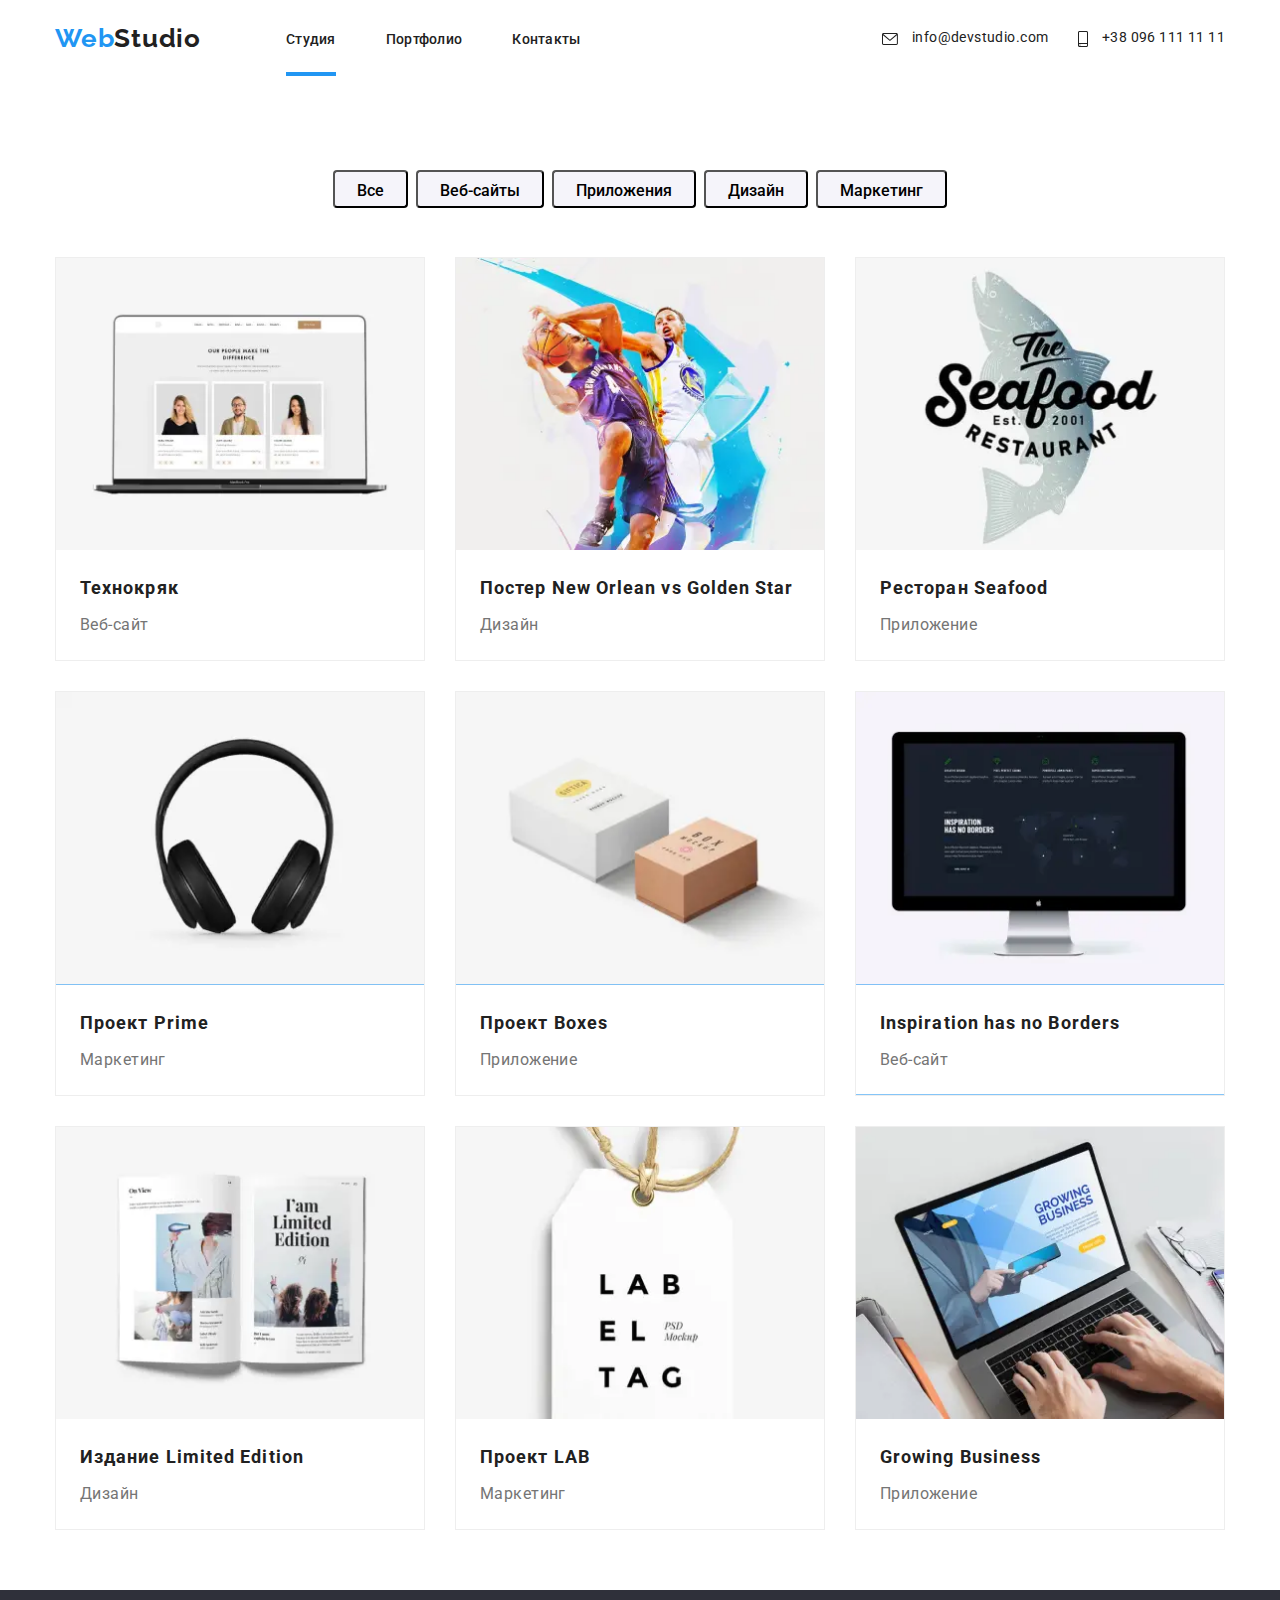
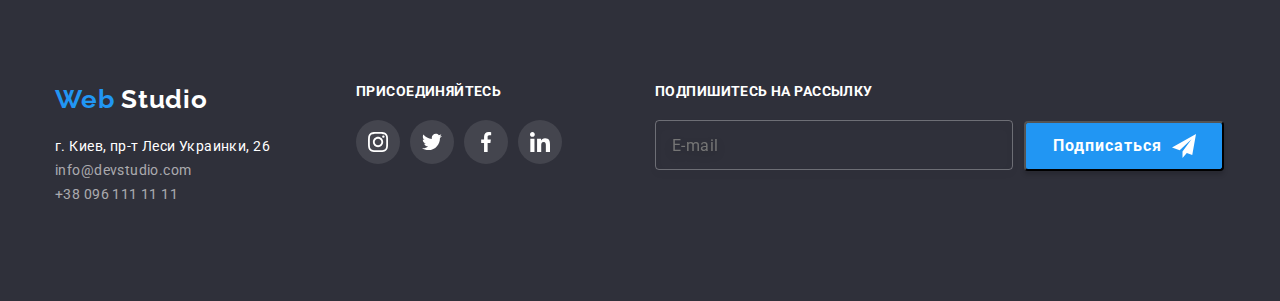
==== commit 5e5f2350: "Добавлена адаптивная графика" ====
--- a/portfolio.html
+++ b/portfolio.html
@@ -14,18 +14,18 @@
 
   <body>
     <header>
-      <nav class="container main-nav">
+      <nav class="main-nav">
         <a class="link logo" href="./"
-          ><span class="logo-item">Web </span>Studio</a
+          ><span class="logo-item">Web</span>Studio</a
         >
         <ul class="list menu-list">
           <li class="menu-list-item">
-            <a class="link menu-link" href="./index.html">Студия</a>
+            <a class="link menu-link current-page" href="./index.html"
+              >Студия</a
+            >
           </li>
           <li class="menu-list-item">
-            <a class="link menu-link current-page" href="./portfolio.html"
-              >Портфолио</a
-            >
+            <a class="link menu-link" href="./portfolio.html">Портфолио</a>
           </li>
           <li class="menu-list-item">
             <a class="link menu-link" href="#">Контакты</a>
@@ -51,6 +51,51 @@
           </li>
         </ul>
       </nav>
+
+      <div class="mobile-nav-container">
+        <nav class="container mobile-nav">
+          <a href="./index.html" class="logo-mobile">
+            <span class="logo-first-mobile">Web</span>Studio
+          </a>
+          <div class="menu-container" id="data-menu">
+            <ul class="list site-nav-mobile">
+              <li class="site-nav-mobile-item"><a href="./index.html"
+                  class="site-nav-link-mobile current">Студия</a>
+              </li>
+              <li class="site-nav-mobile-item">
+                <a href="./portfolio.html" class="site-nav-link-mobile">Портфолио</a>
+              </li>
+              <li class="site-nav-mobile-item">
+                <a href="#" class="site-nav-link-mobile">Контакты</a>
+              </li>
+            </ul>
+            <ul class="list contacts-mobile">
+              <li class="contacts-mobile-item">
+                <a href="mailto:info@devstudio.com" class="contacts-link-mobile">
+                  <svg class="icon-contacts" width="16" height="12">
+                    <use href="./images/sprite.svg#icon-envelope"></use>
+                  </svg>
+                  info@devstudio.com
+                </a>
+              </li>
+              <li class="contacts-mobile-item">
+                <a href="tel:+380961111111" class="contacts-link-mobile icon-phone">
+                  <svg class="icon-contacts" width="10" height="15">
+                    <use href="./images/sprite.svg#icon-smartphone"></use>
+                  </svg>
+                  +38 096 111 11 11
+                </a>
+              </li>
+            </ul>
+          </div>
+          <button type="button" class="menu-btn" aria-expanded="false" id="data-menu-button">
+            <svg class="menu-icon" width="40" height="40" aria-label="переключатель мобильного меню">
+              <use href="./images/sprite.svg#menu-icon" class="open-icon"></use>
+              <use href="./images/sprite.svg#menu-close-icon" class="close-icon"></use>
+            </svg>
+          </button>
+        </nav>
+      </div>
     </header>
     <main>
       <section>
@@ -79,16 +124,23 @@
         </div>
 
         <!-- examples -->
-        <div class="container">
+        <div class="portfolio-section container">
           <ul class="list example-list">
             <li class="example-list-item">
               <a class="link" href="#">
                 <div class="product-thumb">
-                  <img
-                    class="img"
-                    src="./images/techno-example.jpg"
-                    alt="Веб-сайт Технокряк"
-                  />
+                  <picture class="img">
+                    <source srcset="./images/port1/port1-1200.webp 1x, ./images/port1/port1-1200-2x.webp 2x"
+                      media="(min-width: 1200px)" type="image/webp">
+                    <source srcset="./images/port1/port1-768.webp 1x, ./images/port1/port1-768-2x.webp 2x"
+                      media="(min-width: 768px)" type="image/webp">
+                    <source srcset="./images/port1/port1-480.webp 1x, ./images/port1/port1-480-2x.webp 2x" type="image/webp">
+                    <source srcset="./images/port1/port1-1200.jpg 1x, ./images/port1/port1-1200-2x.jpg 2x" media="(min-width: 1200px)">
+                    <source srcset="./images/port1/port1-768.jpg 1x, ./images/port1/port1-768-2x.jpg 2x" media="(min-width: 768px)">
+                    <source srcset="./images/port1/port1-480.jpg 1x, ./images/port1/port1-480-2x.jpg 2x">
+                    <img class="img" src="./images/port1/port1-1200.jpg" alt="Веб-сайт Технокряк" >
+                  </picture>
+                  
                   <p class="example-text">
                     Технокряк это современная площадка распространения
                     коронавируса. Компании используют эту платформу для
@@ -104,11 +156,18 @@
             <li class="example-list-item">
               <a class="link" href="#">
                 <div class="product-thumb">
-                  <img
-                    class="img"
-                    src="./images/poster-example.jpg"
-                    alt="Дизайн постера New Orlean vs Golden Star"
-                  />
+                  <picture class="img">
+                    <source srcset="./images/port2/port2-1200.webp 1x, ./images/port2/port2-1200-2x.webp 2x"
+                      media="(min-width: 1200px)" type="image/webp">
+                    <source srcset="./images/port2/port2-768.webp 1x, ./images/port2/port2-768-2x.webp 2x"
+                      media="(min-width: 768px)" type="image/webp">
+                    <source srcset="./images/port2/port2-480.webp 1x, ./images/port2/port2-480-2x.webp 2x" type="image/webp">
+                    <source srcset="./images/port2/port2-1200.jpg 1x, ./images/port2/port2-1200-2x.jpg 2x" media="(min-width: 1200px)">
+                    <source srcset="./images/port2/port2-768.jpg 1x, ./images/port2/port2-768-2x.jpg 2x" media="(min-width: 768px)">
+                    <source srcset="./images/port2/port2-480.jpg 1x, ./images/port2/port2-480-2x.jpg 2x">
+                    <img class="img" src="./images/port2/port2-1200.jpg" alt="Дизайн постера New Orlean vs Golden Star" >
+                  </picture>
+                  
                   <p class="example-text">
                     Технокряк это современная площадка распространения
                     коронавируса. Компании используют эту платформу для
@@ -126,11 +185,18 @@
             <li class="example-list-item">
               <a class="link" href="#">
                 <div class="product-thumb">
-                  <img
-                    class="img"
-                    src="./images/seafood-example.jpg"
-                    alt="Приложение Seafood"
-                  />
+                  <picture class="img">
+                    <source srcset="./images/port3/port3-1200.webp 1x, ./images/port3/port3-1200-2x.webp 2x"
+                      media="(min-width: 1200px)" type="image/webp">
+                    <source srcset="./images/port3/port3-768.webp 1x, ./images/port3/port3-768-2x.webp 2x"
+                      media="(min-width: 768px)" type="image/webp">
+                    <source srcset="./images/port3/port3-480.webp 1x, ./images/port3/port3-480-2x.webp 2x" type="image/webp">
+                    <source srcset="./images/port3/port3-1200.jpg 1x, ./images/port3/port3-1200-2x.jpg 2x" media="(min-width: 1200px)">
+                    <source srcset="./images/port3/port3-768.jpg 1x, ./images/port3/port3-768-2x.jpg 2x" media="(min-width: 768px)">
+                    <source srcset="./images/port3/port3-480.jpg 1x, ./images/port3/port3-480-2x.jpg 2x">
+                    <img class="img" src="./images/port3/port3-1200.jpg" alt="Приложение Seafood" >
+                  </picture>
+
                   <p class="example-text">
                     Технокряк это современная площадка распространения
                     коронавируса. Компании используют эту платформу для
@@ -146,11 +212,18 @@
             <li class="example-list-item">
               <a class="link" href="#">
                 <div class="product-thumb">
-                  <img
-                    class="img"
-                    src="./images/prime-example.jpg"
-                    alt="Маркетинговый проект Prime"
-                  />
+                  <picture class="img">
+                    <source srcset="./images/port4/port4-1200.webp 1x, ./images/port4/port4-1200-2x.webp 2x"
+                      media="(min-width: 1200px)" type="image/webp">
+                    <source srcset="./images/port4/port4-768.webp 1x, ./images/port4/port4-768-2x.webp 2x"
+                      media="(min-width: 768px)" type="image/webp">
+                    <source srcset="./images/port4/port4-480.webp 1x, ./images/port4/port4-480-2x.webp 2x" type="image/webp">
+                    <source srcset="./images/port4/port4-1200.jpg 1x, ./images/port4/port4-1200-2x.jpg 2x" media="(min-width: 1200px)">
+                    <source srcset="./images/port4/port4-768.jpg 1x, ./images/port4/port4-768-2x.jpg 2x" media="(min-width: 768px)">
+                    <source srcset="./images/port4/port4-480.jpg 1x, ./images/port4/port4-480-2x.jpg 2x">
+                    <img class="img" src="./images/port4/port4-1200.jpg" alt="Маркетинговый проект Prime" >
+                  </picture>
+
                   <p class="example-text">
                     Технокряк это современная площадка распространения
                     коронавируса. Компании используют эту платформу для
@@ -166,11 +239,18 @@
             <li class="example-list-item">
               <a class="link" href="#">
                 <div class="product-thumb">
-                  <img
-                    class="img"
-                    src="./images/boxes-example.jpg"
-                    alt="Приложение Boxes"
-                  />
+                  <picture class="img">
+                    <source srcset="./images/port5/port5-1200.webp 1x, ./images/port5/port5-1200-2x.webp 2x"
+                      media="(min-width: 1200px)" type="image/webp">
+                    <source srcset="./images/port5/port5-768.webp 1x, ./images/port5/port5-768-2x.webp 2x"
+                      media="(min-width: 768px)" type="image/webp">
+                    <source srcset="./images/port5/port5-480.webp 1x, ./images/port5/port5-480-2x.webp 2x" type="image/webp">
+                    <source srcset="./images/port5/port5-1200.jpg 1x, ./images/port5/port5-1200-2x.jpg 2x" media="(min-width: 1200px)">
+                    <source srcset="./images/port5/port5-768.jpg 1x, ./images/port5/port5-768-2x.jpg 2x" media="(min-width: 768px)">
+                    <source srcset="./images/port5/port5-480.jpg 1x, ./images/port5/port5-480-2x.jpg 2x">
+                    <img class="img" src="./images/port5/port5-1200.jpg" alt="Приложение Boxes" >
+                  </picture>
+
                   <p class="example-text">
                     Технокряк это современная площадка распространения
                     коронавируса. Компании используют эту платформу для
@@ -186,11 +266,19 @@
             <li class="example-list-item">
               <a class="link" href="#">
                 <div class="product-thumb">
-                  <img
-                    class="img"
-                    src="./images/inspiration-example.jpg"
-                    alt="Веб-сайт Inspiration has no Borders"
-                  />
+                  <div class="product-thumb">
+                    <picture class="img">
+                      <source srcset="./images/port6/port6-1200.webp 1x, ./images/port6/port6-1200-2x.webp 2x"
+                        media="(min-width: 1200px)" type="image/webp">
+                      <source srcset="./images/port6/port6-768.webp 1x, ./images/port6/port6-768-2x.webp 2x"
+                        media="(min-width: 768px)" type="image/webp">
+                      <source srcset="./images/port6/port6-480.webp 1x, ./images/port6/port6-480-2x.webp 2x" type="image/webp">
+                      <source srcset="./images/port6/port6-1200.jpg 1x, ./images/port6/port6-1200-2x.jpg 2x" media="(min-width: 1200px)">
+                      <source srcset="./images/port6/port6-768.jpg 1x, ./images/port6/port6-768-2x.jpg 2x" media="(min-width: 768px)">
+                      <source srcset="./images/port6/port6-480.jpg 1x, ./images/port6/port6-480-2x.jpg 2x">
+                      <img class="img" src="./images/port6/port6-1200.jpg" alt="Веб-сайт Inspiration has no Borders" >
+                    </picture>
+
                   <p class="example-text">
                     Технокряк это современная площадка распространения
                     коронавируса. Компании используют эту платформу для
@@ -206,11 +294,18 @@
             <li class="example-list-item">
               <a class="link" href="#">
                 <div class="product-thumb">
-                  <img
-                    class="img"
-                    src="./images/limited-example.jpg"
-                    alt="Дизайн издания Limited Edition"
-                  />
+                  <picture class="img">
+                    <source srcset="./images/port7/port7-1200.webp 1x, ./images/port7/port7-1200-2x.webp 2x"
+                      media="(min-width: 1200px)" type="image/webp">
+                    <source srcset="./images/port7/port7-768.webp 1x, ./images/port7/port7-768-2x.webp 2x"
+                      media="(min-width: 768px)" type="image/webp">
+                    <source srcset="./images/port7/port7-480.webp 1x, ./images/port7/port7-480-2x.webp 2x" type="image/webp">
+                    <source srcset="./images/port7/port7-1200.jpg 1x, ./images/port7/port7-1200-2x.jpg 2x" media="(min-width: 1200px)">
+                    <source srcset="./images/port7/port7-768.jpg 1x, ./images/port7/port7-768-2x.jpg 2x" media="(min-width: 768px)">
+                    <source srcset="./images/port7/port7-480.jpg 1x, ./images/port7/port7-480-2x.jpg 2x">
+                    <img class="img" src="./images/port7/port7-1200.jpg" alt="Дизайн издания Limited Edition" >
+                  </picture>
+                  
                   <p class="example-text">
                     Технокряк это современная площадка распространения
                     коронавируса. Компании используют эту платформу для
@@ -226,11 +321,18 @@
             <li class="example-list-item">
               <a class="link" href="#">
                 <div class="product-thumb">
-                  <img
-                    class="img"
-                    src="./images/lab-example.jpg"
-                    alt="Маркетинговый проект LAB"
-                  />
+                  <picture class="img">
+                    <source srcset="./images/port8/port8-1200.webp 1x, ./images/port8/port8-1200-2x.webp 2x"
+                      media="(min-width: 1200px)" type="image/webp">
+                    <source srcset="./images/port8/port8-768.webp 1x, ./images/port8/port8-768-2x.webp 2x"
+                      media="(min-width: 768px)" type="image/webp">
+                    <source srcset="./images/port8/port8-480.webp 1x, ./images/port8/port8-480-2x.webp 2x" type="image/webp">
+                    <source srcset="./images/port8/port8-1200.jpg 1x, ./images/port8/port8-1200-2x.jpg 2x" media="(min-width: 1200px)">
+                    <source srcset="./images/port8/port8-768.jpg 1x, ./images/port8/port8-768-2x.jpg 2x" media="(min-width: 768px)">
+                    <source srcset="./images/port8/port8-480.jpg 1x, ./images/port8/port8-480-2x.jpg 2x">
+                    <img class="img" src="./images/port8/port8-1200.jpg" alt="Маркетинговый проект LAB" >
+                  </picture>
+                  
                   <p class="example-text">
                     Технокряк это современная площадка распространения
                     коронавируса. Компании используют эту платформу для
@@ -246,11 +348,18 @@
             <li class="example-list-item">
               <a class="link" href="#">
                 <div class="product-thumb">
-                  <img
-                    class="img"
-                    src="./images/growing-business-example.jpg"
-                    alt="Приложение Growing Business"
-                  />
+                  <picture class="img">
+                    <source srcset="./images/port9/port9-1200.webp 1x, ./images/port9/port9-1200-2x.webp 2x"
+                      media="(min-width: 1200px)" type="image/webp">
+                    <source srcset="./images/port9/port9-768.webp 1x, ./images/port9/port9-768-2x.webp 2x"
+                      media="(min-width: 768px)" type="image/webp">
+                    <source srcset="./images/port9/port9-480.webp 1x, ./images/port9/port9-480-2x.webp 2x" type="image/webp">
+                    <source srcset="./images/port9/port9-1200.jpg 1x, ./images/port9/port9-1200-2x.jpg 2x" media="(min-width: 1200px)">
+                    <source srcset="./images/port9/port9-768.jpg 1x, ./images/port9/port9-768-2x.jpg 2x" media="(min-width: 768px)">
+                    <source srcset="./images/port9/port9-480.jpg 1x, ./images/port9/port9-480-2x.jpg 2x">
+                    <img class="img" src="./images/port9/port9-1200.jpg" alt="Приложение Growing Business" >
+                  </picture>
+                  
                   <p class="example-text">
                     Технокряк это современная площадка распространения
                     коронавируса. Компании используют эту платформу для
@@ -378,5 +487,6 @@
         </div>
       </div>
     </footer>
+    <script src="./js/menu.js"></script>
   </body>
 </html>
--- a/css/portfolio.min.css
+++ b/css/portfolio.min.css
@@ -1,2 +1,2 @@
-/*! normalize.css v8.0.1 | MIT License | github.com/necolas/normalize.css */html{line-height:1.15;-webkit-text-size-adjust:100%}body{margin:0}main{display:block}h1{font-size:2em;margin:0.67em 0}hr{-webkit-box-sizing:content-box;box-sizing:content-box;height:0;overflow:visible}pre{font-family:monospace, monospace;font-size:1em}a{background-color:transparent}abbr[title]{border-bottom:none;text-decoration:underline;-webkit-text-decoration:underline dotted;text-decoration:underline dotted}b,strong{font-weight:bolder}code,kbd,samp{font-family:monospace, monospace;font-size:1em}small{font-size:80%}sub,sup{font-size:75%;line-height:0;position:relative;vertical-align:baseline}sub{bottom:-0.25em}sup{top:-0.5em}img{border-style:none}button,input,optgroup,select,textarea{font-family:inherit;font-size:100%;line-height:1.15;margin:0}button,input{overflow:visible}button,select{text-transform:none}button,[type="button"],[type="reset"],[type="submit"]{-webkit-appearance:button}button::-moz-focus-inner,[type="button"]::-moz-focus-inner,[type="reset"]::-moz-focus-inner,[type="submit"]::-moz-focus-inner{border-style:none;padding:0}button:-moz-focusring,[type="button"]:-moz-focusring,[type="reset"]:-moz-focusring,[type="submit"]:-moz-focusring{outline:1px dotted ButtonText}fieldset{padding:0.35em 0.75em 0.625em}legend{-webkit-box-sizing:border-box;box-sizing:border-box;color:inherit;display:table;max-width:100%;padding:0;white-space:normal}progress{vertical-align:baseline}textarea{overflow:auto}[type="checkbox"],[type="radio"]{-webkit-box-sizing:border-box;box-sizing:border-box;padding:0}[type="number"]::-webkit-inner-spin-button,[type="number"]::-webkit-outer-spin-button{height:auto}[type="search"]{-webkit-appearance:textfield;outline-offset:-2px}[type="search"]::-webkit-search-decoration{-webkit-appearance:none}::-webkit-file-upload-button{-webkit-appearance:button;font:inherit}details{display:block}summary{display:list-item}template{display:none}[hidden]{display:none}html{-webkit-box-sizing:border-box;box-sizing:border-box}*,*::before,*::after{-webkit-box-sizing:inherit;box-sizing:inherit}body{font-family:"Roboto", sans-serif;font-size:14px;font-style:normal;font-weight:normal;letter-spacing:0.03em;color:#212121;outline:1px solid tomato}.list{padding:0px;margin:0px;list-style:none}.link{text-decoration:none;color:#212121}.img{display:block;max-width:100%;height:auto}.container{width:100%;padding-left:15px;padding-right:15px;padding-top:60px;padding-bottom:60px;margin-right:auto;margin-left:auto}@media (min-width: 480px){.container{width:480px}}@media (min-width: 768px){.container{width:768px}}@media (min-width: 1200px){.container{width:1200px;padding-top:94px;padding-bottom:94px}}.flexbox{display:-webkit-box;display:-ms-flexbox;display:flex}.list-header{margin-top:0px;margin-bottom:0px;font-weight:bold;font-size:14px;line-height:1.14;text-transform:uppercase}.section-header{padding-bottom:30px;margin:0px;font-weight:bold;font-size:36px;line-height:1.166;text-align:center}.footer-text{display:block;font-weight:bold;font-size:14px;line-height:1.14;text-transform:uppercase;color:#fff}@media screen and (min-width: 768px) and (max-width: 1199px){.footer-text{text-align:center}}.btn{border-radius:4px;padding:10px 32px;min-width:200px;background-color:#f5f4fa;font-weight:500;font-size:16px;line-height:1.625;text-align:center;-webkit-transition:background-color 250ms cubic-bezier(0.4, 0, 0.2, 1),color 250ms cubic-bezier(0.4, 0, 0.2, 1);transition:background-color 250ms cubic-bezier(0.4, 0, 0.2, 1),color 250ms cubic-bezier(0.4, 0, 0.2, 1)}.btn:hover,.btn:focus{color:#fff;background-color:#2196f3}.subscribe-btn{display:-webkit-inline-box;display:-ms-inline-flexbox;display:inline-flex;-webkit-box-pack:center;-ms-flex-pack:center;justify-content:center;margin-left:12px;width:200px;height:50px;-webkit-box-align:center;-ms-flex-align:center;align-items:center;text-align:center;border-radius:4px;background:#2196f3;-webkit-box-shadow:0px 4px 4px rgba(0,0,0,0.15);box-shadow:0px 4px 4px rgba(0,0,0,0.15);font-family:Roboto;font-style:normal;font-weight:bold;font-size:16px;line-height:30px;letter-spacing:0.06em;color:#fff}@media screen and (min-width: 768px) and (max-width: 1199px){.subscribe-btn{display:block;margin-top:20px;margin-left:auto;margin-right:auto}}@media screen and (min-width: 1200px){.subscribe-btn{display:inline-block;margin-top:0px;margin-left:8px;margin-right:0px}}.close-btn{position:absolute;top:8px;right:8px;display:-webkit-inline-box;display:-ms-inline-flexbox;display:inline-flex;-webkit-box-pack:center;-ms-flex-pack:center;justify-content:center;-webkit-box-align:center;-ms-flex-align:center;align-items:center;width:30px;height:30px;border:1px solid rgba(0,0,0,0.1);border-radius:50%;background-color:#ffffff}.submit-btn{display:-webkit-box;display:-ms-flexbox;display:flex;margin-left:auto;margin-right:auto;margin-top:30px;padding:10px 55px;width:200px;height:50px;-webkit-box-align:center;-ms-flex-align:center;align-items:center;text-align:center;border-radius:4px;background:#2196f3;-webkit-box-shadow:0px 4px 4px rgba(0,0,0,0.15);box-shadow:0px 4px 4px rgba(0,0,0,0.15);font-family:Roboto;font-style:normal;font-weight:bold;font-size:16px;line-height:30px;letter-spacing:0.06em;color:#fff}.logo{margin-right:85px;font-family:"Raleway", sans-serif;font-style:normal;font-weight:bold;font-size:26px;line-height:1.19;letter-spacing:0.03em}.logo-item{color:#2196f3}@media screen and (min-width: 768px) and (max-width: 1199px){.logo{font-size:24px;letter-spacing:0.03em}}@media screen and (max-width: 767px){.filter-section{padding-top:0px;padding-bottom:0px;margin-top:120px}}.filter-list{display:-webkit-box;display:-ms-flexbox;display:flex;-ms-flex-wrap:wrap;flex-wrap:wrap;-ms-flex-line-pack:center;align-content:center;text-align:center}@media screen and (min-width: 768px){.filter-list{-webkit-box-pack:center;-ms-flex-pack:center;justify-content:center}}.filter-list-item{min-width:73px;height:38px}.filter-list-item:not(:last-child){margin-right:8px;margin-bottom:15px}.filter-btn{display:inline-block;padding:6px 22px;min-width:73px;height:38px;padding-top:6px}@media screen and (min-width: 768px) and (max-width: 1199px){.contacts-section{margin-right:165px}}@media screen and (min-width: 1200px){.contacts-section{width:231px;margin-right:0;text-align:left;margin-bottom:0}}.logo-footer{font-family:"Raleway", sans-serif;font-style:normal;font-weight:bold;font-size:26px;line-height:1.19;letter-spacing:0.03em;color:#fff}.address-list{margin-top:20px}.address{font-style:normal;line-height:1.714;color:#fff}.footer-contacts{font-style:normal;line-height:1.714;color:rgba(255,255,255,0.6)}@media screen and (max-width: 767px){.footer-socials{margin-top:60px}}@media screen and (min-width: 1200px){.footer-socials{margin-left:70px;margin-top:0px}}.footer-text{display:block;font-weight:bold;font-size:14px;line-height:1.14;text-transform:uppercase;color:#fff}.footer-social-list{display:-webkit-box;display:-ms-flexbox;display:flex;margin-top:20px;-webkit-box-pack:center;-ms-flex-pack:center;justify-content:center}.footer-social-item:not(:last-child){margin-right:10px}.footer-social-link{display:-webkit-inline-box;display:-ms-inline-flexbox;display:inline-flex;-webkit-box-pack:center;-ms-flex-pack:center;justify-content:center;-webkit-box-align:center;-ms-flex-align:center;align-items:center;width:44px;height:44px;background:rgba(255,255,255,0.1);border-radius:50%;-webkit-transition:background 250ms cubic-bezier(0.4, 0, 0.2, 1);transition:background 250ms cubic-bezier(0.4, 0, 0.2, 1)}.footer-social-link:focus,.footer-social-link:hover{background:#2196f3}.footer-social-icon{fill:#fff}@media screen and (max-width: 767px){.subscribe-form{margin-top:60px}}@media screen and (min-width: 768px) and (max-width: 1199px){.subscribe-form{margin-top:60px}}@media screen and (min-width: 1200px){.subscribe-form{margin-left:93px;margin-top:0px}}.subscribe-input{display:inline-block;margin-top:20px;margin-bottom:20px;padding:15px 16px;width:100%;height:50px;background:transparent;border:1px solid rgba(255,255,255,0.3);border-radius:4px;-webkit-filter:drop-shadow(0px 4px 4px rgba(0,0,0,0.15));filter:drop-shadow(0px 4px 4px rgba(0,0,0,0.15));font-family:Roboto;font-style:normal;font-weight:normal;font-size:16px;line-height:20px;-webkit-box-align:center;-ms-flex-align:center;align-items:center;letter-spacing:0.03em;color:rgba(255,255,255,0.6)}@media screen and (min-width: 768px) and (max-width: 1199px){.subscribe-input{width:450px}}@media screen and (min-width: 1200px){.subscribe-input{width:358px}}.subscribe-icon{margin-left:10px}@media screen and (min-width: 768px){.example-list{display:-webkit-box;display:-ms-flexbox;display:flex;-ms-flex-wrap:wrap;flex-wrap:wrap}}@media screen and (min-width: 768px) and (max-width: 1199px){.example-list{-webkit-box-pack:justify;-ms-flex-pack:justify;justify-content:space-between}}.example-list-item{background:#fff;border:1px solid #eeeeee}.example-list-item:hover{-webkit-box-shadow:0px 4px 4px rgba(0,0,0,0.25);box-shadow:0px 4px 4px rgba(0,0,0,0.25)}@media screen and (max-width: 767px){.example-list-item:not(:last-child){margin-bottom:30px}}@media screen and (min-width: 768px) and (max-width: 1199px){.example-list-item{width:calc((100% - 30px) / 2)}.example-list-item:not(:last-child){margin-bottom:30px}}@media screen and (min-width: 1200px){.example-list-item{width:calc((100% - 60px) / 3);margin-right:30px;margin-bottom:30px}.example-list-item:nth-child(3n){margin-right:0px}.example-list-item:nth-last-child(-n+3){margin-bottom:0px}}.product-thumb{position:relative;overflow:hidden}.product-thumb::before{display:inline-block;position:absolute;content:" ";width:100%;height:100%;-webkit-transform:translateY(100%);transform:translateY(100%);background-color:rgba(33,150,243,0.9);-webkit-transition:-webkit-transform 250ms cubic-bezier(0.4, 0, 0.2, 1);transition:-webkit-transform 250ms cubic-bezier(0.4, 0, 0.2, 1);transition:transform 250ms cubic-bezier(0.4, 0, 0.2, 1);transition:transform 250ms cubic-bezier(0.4, 0, 0.2, 1), -webkit-transform 250ms cubic-bezier(0.4, 0, 0.2, 1)}.example-list-item:hover .product-thumb::before{-webkit-transform:translateY(0%);transform:translateY(0%)}.example-text{position:absolute;margin-top:0px;margin-bottom:0px;padding-right:24px;padding-left:24px;padding-top:63px;width:100%;height:100%;font-size:18px;line-height:1.55;color:#fff;-webkit-transition:-webkit-transform 250ms cubic-bezier(0.4, 0, 0.2, 1);transition:-webkit-transform 250ms cubic-bezier(0.4, 0, 0.2, 1);transition:transform 250ms cubic-bezier(0.4, 0, 0.2, 1);transition:transform 250ms cubic-bezier(0.4, 0, 0.2, 1), -webkit-transform 250ms cubic-bezier(0.4, 0, 0.2, 1)}.example-list-item:hover .example-text{-webkit-transform:translateY(-100%);transform:translateY(-100%)}.card-text{padding:20px 24px}.example-header{margin-top:0px;margin-bottom:4px;font-weight:bold;font-size:18px;line-height:2;letter-spacing:0.06em}.example-text-item{margin:0px;font-size:16px;line-height:30px;color:#757575}.footer{background:#2f303a;max-width:1600px;margin-right:auto;margin-left:auto}@media screen and (max-width: 767px){.footer-section{text-align:center}}@media screen and (min-width: 768px) and (max-width: 1199px){.footer-section{display:-webkit-box;display:-ms-flexbox;display:flex;-ms-flex-wrap:wrap;flex-wrap:wrap;-webkit-box-pack:center;-ms-flex-pack:center;justify-content:center;-webkit-box-align:baseline;-ms-flex-align:baseline;align-items:baseline}}@media screen and (min-width: 1200px){.footer-section{display:-webkit-box;display:-ms-flexbox;display:flex;-ms-flex-wrap:nowrap;flex-wrap:nowrap;text-align:left}}
+.site-nav-link-mobile,.site-nav-link-mobile::after,.contacts-link-mobile{-webkit-transition-duration:250ms;transition-duration:250ms;-webkit-transition-timing-function:cubic-bezier(0.4, 0, 0.2, 1);transition-timing-function:cubic-bezier(0.4, 0, 0.2, 1)}/*! normalize.css v8.0.1 | MIT License | github.com/necolas/normalize.css */html{line-height:1.15;-webkit-text-size-adjust:100%}body{margin:0}main{display:block}h1{font-size:2em;margin:0.67em 0}hr{-webkit-box-sizing:content-box;box-sizing:content-box;height:0;overflow:visible}pre{font-family:monospace, monospace;font-size:1em}a{background-color:transparent}abbr[title]{border-bottom:none;text-decoration:underline;-webkit-text-decoration:underline dotted;text-decoration:underline dotted}b,strong{font-weight:bolder}code,kbd,samp{font-family:monospace, monospace;font-size:1em}small{font-size:80%}sub,sup{font-size:75%;line-height:0;position:relative;vertical-align:baseline}sub{bottom:-0.25em}sup{top:-0.5em}img{border-style:none}button,input,optgroup,select,textarea{font-family:inherit;font-size:100%;line-height:1.15;margin:0}button,input{overflow:visible}button,select{text-transform:none}button,[type="button"],[type="reset"],[type="submit"]{-webkit-appearance:button}button::-moz-focus-inner,[type="button"]::-moz-focus-inner,[type="reset"]::-moz-focus-inner,[type="submit"]::-moz-focus-inner{border-style:none;padding:0}button:-moz-focusring,[type="button"]:-moz-focusring,[type="reset"]:-moz-focusring,[type="submit"]:-moz-focusring{outline:1px dotted ButtonText}fieldset{padding:0.35em 0.75em 0.625em}legend{-webkit-box-sizing:border-box;box-sizing:border-box;color:inherit;display:table;max-width:100%;padding:0;white-space:normal}progress{vertical-align:baseline}textarea{overflow:auto}[type="checkbox"],[type="radio"]{-webkit-box-sizing:border-box;box-sizing:border-box;padding:0}[type="number"]::-webkit-inner-spin-button,[type="number"]::-webkit-outer-spin-button{height:auto}[type="search"]{-webkit-appearance:textfield;outline-offset:-2px}[type="search"]::-webkit-search-decoration{-webkit-appearance:none}::-webkit-file-upload-button{-webkit-appearance:button;font:inherit}details{display:block}summary{display:list-item}template{display:none}[hidden]{display:none}html{-webkit-box-sizing:border-box;box-sizing:border-box}*,*::before,*::after{-webkit-box-sizing:inherit;box-sizing:inherit}body{font-family:"Roboto", sans-serif;font-size:14px;font-style:normal;font-weight:normal;letter-spacing:0.03em;color:#212121;outline:1px solid tomato}.list{padding:0px;margin:0px;list-style:none}.link{text-decoration:none;color:#212121}.img{display:block;max-width:100%;height:auto}.container{width:100%;padding-left:15px;padding-right:15px;padding-top:60px;padding-bottom:60px;margin-right:auto;margin-left:auto}@media (min-width: 480px){.container{width:480px}}@media (min-width: 768px){.container{width:768px}}@media (min-width: 1200px){.container{width:1200px;padding-top:94px;padding-bottom:94px}}.flexbox{display:-webkit-box;display:-ms-flexbox;display:flex}.list-header{margin-top:0px;margin-bottom:0px;font-weight:bold;font-size:14px;line-height:1.14;text-transform:uppercase}.section-header{padding-bottom:30px;margin:0px;font-weight:bold;font-size:36px;line-height:1.166;text-align:center}.footer-text{display:block;font-weight:bold;font-size:14px;line-height:1.14;text-transform:uppercase;color:#fff}@media screen and (min-width: 768px) and (max-width: 1199px){.footer-text{text-align:center}}.btn{border-radius:4px;padding:10px 32px;min-width:200px;background-color:#f5f4fa;font-weight:500;font-size:16px;line-height:1.625;text-align:center;-webkit-transition:background-color 250ms cubic-bezier(0.4, 0, 0.2, 1),color 250ms cubic-bezier(0.4, 0, 0.2, 1);transition:background-color 250ms cubic-bezier(0.4, 0, 0.2, 1),color 250ms cubic-bezier(0.4, 0, 0.2, 1)}.btn:hover,.btn:focus{color:#fff;background-color:#2196f3}.subscribe-btn{display:-webkit-inline-box;display:-ms-inline-flexbox;display:inline-flex;-webkit-box-pack:center;-ms-flex-pack:center;justify-content:center;margin-left:12px;width:200px;height:50px;-webkit-box-align:center;-ms-flex-align:center;align-items:center;text-align:center;border-radius:4px;background:#2196f3;-webkit-box-shadow:0px 4px 4px rgba(0,0,0,0.15);box-shadow:0px 4px 4px rgba(0,0,0,0.15);font-family:Roboto;font-style:normal;font-weight:bold;font-size:16px;line-height:30px;letter-spacing:0.06em;color:#fff}@media screen and (min-width: 768px) and (max-width: 1199px){.subscribe-btn{display:block;margin-left:auto;margin-right:auto}}@media screen and (min-width: 1200px){.subscribe-btn{display:-webkit-inline-box;display:-ms-inline-flexbox;display:inline-flex;-webkit-box-pack:center;-ms-flex-pack:center;justify-content:center;-webkit-box-align:center;-ms-flex-align:center;align-items:center;text-align:center;margin-top:0px;margin-left:8px;margin-right:0px}}.close-btn{position:absolute;top:8px;right:8px;display:-webkit-inline-box;display:-ms-inline-flexbox;display:inline-flex;-webkit-box-pack:center;-ms-flex-pack:center;justify-content:center;-webkit-box-align:center;-ms-flex-align:center;align-items:center;width:30px;height:30px;border:1px solid rgba(0,0,0,0.1);border-radius:50%;background-color:#ffffff}.submit-btn{display:-webkit-box;display:-ms-flexbox;display:flex;margin-left:auto;margin-right:auto;margin-top:30px;padding:10px 55px;width:200px;height:50px;-webkit-box-align:center;-ms-flex-align:center;align-items:center;text-align:center;border-radius:4px;background:#2196f3;-webkit-box-shadow:0px 4px 4px rgba(0,0,0,0.15);box-shadow:0px 4px 4px rgba(0,0,0,0.15);font-family:Roboto;font-style:normal;font-weight:bold;font-size:16px;line-height:30px;letter-spacing:0.06em;color:#fff}.logo{margin-right:85px;font-family:"Raleway", sans-serif;font-style:normal;font-weight:bold;font-size:26px;line-height:1.19;letter-spacing:0.03em}.logo-item{color:#2196f3}@media screen and (min-width: 768px) and (max-width: 1199px){.logo{font-size:24px;letter-spacing:0.03em}}.main-nav{display:-webkit-box;display:-ms-flexbox;display:flex;-webkit-box-pack:center;-ms-flex-pack:center;justify-content:center;-webkit-box-align:center;-ms-flex-align:center;align-items:center;padding-left:15px;padding-right:15px}@media screen and (max-width: 767px){.main-nav{display:none}}@media screen and (min-width: 1200px){.main-nav{width:1200px;margin-right:auto;margin-left:auto}}.menu-list{display:-webkit-box;display:-ms-flexbox;display:flex;font-weight:500;line-height:1.14;letter-spacing:0.02em;color:#212121}.menu-list-item:not(:last-child){margin-right:50px}.menu-link{position:relative;display:block;padding-top:32px;padding-bottom:28px;-webkit-transition:color 250ms cubic-bezier(0.4, 0, 0.2, 1);transition:color 250ms cubic-bezier(0.4, 0, 0.2, 1)}.menu-link:hover,.menu-link:focus{color:#2196f3}.current-page::after{content:" ";position:absolute;left:0;bottom:0;display:block;width:100%;height:4px;background-color:#2196f3;-webkit-transition:opacity 250ms cubic-bezier(0.4, 0, 0.2, 1);transition:opacity 250ms cubic-bezier(0.4, 0, 0.2, 1)}.mobile-nav-container{position:relative;width:100%;height:60px;background-color:#fff;border-bottom:1px solid #ececec}@media screen and (min-width: 768px){.mobile-nav-container{display:none}}.mobile-nav{display:-webkit-box;display:-ms-flexbox;display:flex;-webkit-box-pack:justify;-ms-flex-pack:justify;justify-content:space-between;-webkit-box-align:center;-ms-flex-align:center;align-items:center;max-width:450px}@media screen and (max-width: 767px){.menu-btn{position:absolute;top:10px;right:15px;display:-webkit-inline-box;display:-ms-inline-flexbox;display:inline-flex;-webkit-box-align:center;-ms-flex-align:center;align-items:center;padding:0;color:#212121;background-color:#fff;background-origin:border-box;border:none;cursor:pointer}.menu-btn:hover,.menu-btn:focus{color:#2196f3}.menu-btn .open-icon{display:block;padding-right:15px}.menu-btn .close-icon{display:none}.menu-icon{fill:currentColor}.menu-btn.is-open .open-icon{display:none}.menu-btn.is-open .close-icon{display:block}}@media screen and (max-width: 767px){.menu-container{position:absolute;top:60px;left:0;width:100%;text-align:center;background-color:#fff;-webkit-box-shadow:0px 4px 8px rgba(0,0,0,0.04),0px 2px 4px rgba(0,0,0,0.08),0px 1px 3px rgba(0,0,0,0.16);box-shadow:0px 4px 8px rgba(0,0,0,0.04),0px 2px 4px rgba(0,0,0,0.08),0px 1px 3px rgba(0,0,0,0.16);opacity:0;pointer-events:none;-webkit-transform:translateY(-100%);transform:translateY(-100%);-webkit-transition:opacity 300ms linear, -webkit-transform 200ms linear;transition:opacity 300ms linear, -webkit-transform 200ms linear;transition:transform 200ms linear, opacity 300ms linear;transition:transform 200ms linear, opacity 300ms linear, -webkit-transform 200ms linear}.menu-container.is-open{-webkit-transform:translateY(0);transform:translateY(0);opacity:1;pointer-events:initial;z-index:999}}@media screen and (min-width: 768px){.menu-container{display:none}}.site-nav-mobile{padding-top:60px}.site-nav-mobile-item{text-align:center;margin-bottom:40px}.site-nav-mobile-item:last-child{margin-bottom:0px}.contacts-mobile{padding-top:60px;padding-bottom:60px}.contacts-mobile-item{text-align:center;margin-bottom:16px}.contacts-mobile-item:last-child{margin-bottom:0}.site-nav-link-mobile{color:#212121;position:relative;display:inline-block;text-align:center;text-decoration:none;font-weight:500;font-size:18px;line-height:1.17;letter-spacing:0.02em;-webkit-transition-property:color;transition-property:color}.site-nav-link-mobile::after{content:"";background-color:#ffffff;-webkit-transition-property:background-color;transition-property:background-color}.site-nav-link-mobile:hover::after,.site-nav-link-mobile:focus::after,.site-nav-link-mobile.current::after{content:"";width:100%;height:4px;border-radius:2px;background-color:#2196f3;position:absolute;bottom:-8px;left:0;-webkit-transform:translate(0px, 1px);transform:translate(0px, 1px)}.site-nav-link-mobile.current{color:#2196f3}.contacts-link-mobile{color:#757575;display:block;text-align:center;text-decoration:none;font-weight:500;font-size:18px;line-height:1.17;letter-spacing:0.02em;fill:#757575;-webkit-transition-property:color, fill;transition-property:color, fill}.site-nav-link-mobile:hover,.contacts-link-mobile:hover,.site-nav-link-mobile:focus,.contacts-link-mobile:focus{color:#2196f3;fill:#2196f3}.logo-mobile{position:absolute;top:0px;left:15px;font-family:Raleway, serif;font-style:normal;font-weight:700;font-size:24px;line-height:1.17;text-decoration:none;color:#212121;display:block;padding-top:16px;padding-bottom:16px}.logo-first-mobile{color:#2196f3}@media screen and (min-width: 768px) and (max-width: 1199px){.contacts-list{margin-left:84px}}@media screen and (min-width: 1200px){.contacts-list{display:-webkit-box;display:-ms-flexbox;display:flex;margin-left:auto}}.contacts-list>.contacts-list-item{color:#757575}.contacts-list>.contacts-list-item:not(:last-child){margin-right:30px}@media screen and (min-width: 768px) and (max-width: 1199px){.contacts-list>.contacts-list-item:not(:last-child){margin-right:0px;margin-bottom:10px}}.contacts-link{-webkit-transition:color 250ms cubic-bezier(0.4, 0, 0.2, 1);transition:color 250ms cubic-bezier(0.4, 0, 0.2, 1)}.contacts-link:hover,.contacts-link:focus{color:#2196f3}@media screen and (min-width: 768px) and (max-width: 1199px){.contacts-link{font-size:12px;letter-spacing:0.02em}}.contacts-icon{fill:currentColor;vertical-align:middle;margin-right:10px}@media screen and (min-width: 768px) and (max-width: 1199px){.contacts-icon{margin-right:8px}}@media screen and (max-width: 767px){.filter-section{padding-top:60px;padding-bottom:40px}}@media screen and (min-width: 1200px){.filter-section{padding-bottom:34px}}.filter-list{display:-webkit-box;display:-ms-flexbox;display:flex;-ms-flex-wrap:wrap;flex-wrap:wrap;-ms-flex-line-pack:center;align-content:center;text-align:center}@media screen and (min-width: 768px){.filter-list{-webkit-box-pack:center;-ms-flex-pack:center;justify-content:center}}.filter-list-item{min-width:73px;height:38px}.filter-list-item:not(:last-child){margin-right:8px;margin-bottom:15px}.filter-btn{display:inline-block;padding:6px 22px;min-width:73px;height:38px;padding-top:6px}@media screen and (min-width: 768px) and (max-width: 1199px){.contacts-section{margin-right:165px}}@media screen and (min-width: 1200px){.contacts-section{width:231px;margin-right:0;text-align:left;margin-bottom:0}}.logo-footer{font-family:"Raleway", sans-serif;font-style:normal;font-weight:bold;font-size:26px;line-height:1.19;letter-spacing:0.03em;color:#fff}.address-list{margin-top:20px}.address{font-style:normal;line-height:1.714;color:#fff}.footer-contacts{font-style:normal;line-height:1.714;color:rgba(255,255,255,0.6)}@media screen and (max-width: 767px){.footer-socials{margin-top:60px}}@media screen and (min-width: 1200px){.footer-socials{margin-left:70px;margin-top:0px}}.footer-text{display:block;font-weight:bold;font-size:14px;line-height:1.14;text-transform:uppercase;color:#fff}.footer-social-list{display:-webkit-box;display:-ms-flexbox;display:flex;margin-top:20px;-webkit-box-pack:center;-ms-flex-pack:center;justify-content:center}.footer-social-item:not(:last-child){margin-right:10px}.footer-social-link{display:-webkit-inline-box;display:-ms-inline-flexbox;display:inline-flex;-webkit-box-pack:center;-ms-flex-pack:center;justify-content:center;-webkit-box-align:center;-ms-flex-align:center;align-items:center;width:44px;height:44px;background:rgba(255,255,255,0.1);border-radius:50%;-webkit-transition:background 250ms cubic-bezier(0.4, 0, 0.2, 1);transition:background 250ms cubic-bezier(0.4, 0, 0.2, 1)}.footer-social-link:focus,.footer-social-link:hover{background:#2196f3}.footer-social-icon{fill:#fff}@media screen and (max-width: 767px){.subscribe-form{margin-top:60px}}@media screen and (min-width: 768px) and (max-width: 1199px){.subscribe-form{margin-top:60px}}@media screen and (min-width: 1200px){.subscribe-form{margin-left:93px;margin-top:0px}}.subscribe-input{display:inline-block;margin-top:20px;margin-bottom:20px;padding:15px 16px;width:100%;height:50px;background:transparent;border:1px solid rgba(255,255,255,0.3);border-radius:4px;-webkit-filter:drop-shadow(0px 4px 4px rgba(0,0,0,0.15));filter:drop-shadow(0px 4px 4px rgba(0,0,0,0.15));font-family:Roboto;font-style:normal;font-weight:normal;font-size:16px;line-height:20px;-webkit-box-align:center;-ms-flex-align:center;align-items:center;letter-spacing:0.03em;color:rgba(255,255,255,0.6)}@media screen and (min-width: 768px) and (max-width: 1199px){.subscribe-input{display:block;width:450px}}@media screen and (min-width: 1200px){.subscribe-input{width:358px}}.subscribe-icon{margin-left:10px}.portfolio-section{padding-top:0px;padding-bottom:60px}@media screen and (min-width: 768px){.example-list{display:-webkit-box;display:-ms-flexbox;display:flex;-ms-flex-wrap:wrap;flex-wrap:wrap}}@media screen and (min-width: 768px) and (max-width: 1199px){.example-list{-webkit-box-pack:justify;-ms-flex-pack:justify;justify-content:space-between}}.example-list-item{background:#fff;border:1px solid #eeeeee}.example-list-item:hover{-webkit-box-shadow:0px 4px 4px rgba(0,0,0,0.25);box-shadow:0px 4px 4px rgba(0,0,0,0.25)}@media screen and (max-width: 767px){.example-list-item{margin-right:auto;margin-left:auto;max-width:450px}.example-list-item:not(:last-child){margin-bottom:30px}}@media screen and (min-width: 768px) and (max-width: 1199px){.example-list-item{width:calc((100% - 30px) / 2)}.example-list-item:not(:last-child){margin-bottom:30px}}@media screen and (min-width: 1200px){.example-list-item{width:calc((100% - 60px) / 3);margin-right:30px;margin-bottom:30px}.example-list-item:nth-child(3n){margin-right:0px}.example-list-item:nth-last-child(-n+3){margin-bottom:0px}}.product-thumb{position:relative;overflow:hidden}.product-thumb::before{display:inline-block;position:absolute;content:" ";width:100%;height:100%;-webkit-transform:translateY(100%);transform:translateY(100%);background-color:rgba(33,150,243,0.9);-webkit-transition:-webkit-transform 250ms cubic-bezier(0.4, 0, 0.2, 1);transition:-webkit-transform 250ms cubic-bezier(0.4, 0, 0.2, 1);transition:transform 250ms cubic-bezier(0.4, 0, 0.2, 1);transition:transform 250ms cubic-bezier(0.4, 0, 0.2, 1), -webkit-transform 250ms cubic-bezier(0.4, 0, 0.2, 1)}.example-list-item:hover .product-thumb::before{-webkit-transform:translateY(0%);transform:translateY(0%)}.example-text{position:absolute;margin-top:0px;margin-bottom:0px;padding-right:24px;padding-left:24px;padding-top:63px;width:100%;height:100%;font-size:18px;line-height:1.55;color:#fff;-webkit-transition:-webkit-transform 250ms cubic-bezier(0.4, 0, 0.2, 1);transition:-webkit-transform 250ms cubic-bezier(0.4, 0, 0.2, 1);transition:transform 250ms cubic-bezier(0.4, 0, 0.2, 1);transition:transform 250ms cubic-bezier(0.4, 0, 0.2, 1), -webkit-transform 250ms cubic-bezier(0.4, 0, 0.2, 1)}.example-list-item:hover .example-text{-webkit-transform:translateY(-100%);transform:translateY(-100%)}.card-text{padding:20px 24px}.example-header{margin-top:0px;margin-bottom:4px;font-weight:bold;font-size:18px;line-height:2;letter-spacing:0.06em}.example-text-item{margin:0px;font-size:16px;line-height:30px;color:#757575}.footer{background:#2f303a;max-width:1600px;margin-right:auto;margin-left:auto}@media screen and (max-width: 767px){.footer-section{text-align:center}}@media screen and (min-width: 768px) and (max-width: 1199px){.footer-section{display:-webkit-box;display:-ms-flexbox;display:flex;-ms-flex-wrap:wrap;flex-wrap:wrap;-webkit-box-pack:center;-ms-flex-pack:center;justify-content:center;-webkit-box-align:baseline;-ms-flex-align:baseline;align-items:baseline}}@media screen and (min-width: 1200px){.footer-section{display:-webkit-box;display:-ms-flexbox;display:flex;-ms-flex-wrap:nowrap;flex-wrap:nowrap;text-align:left}}
 /*# sourceMappingURL=portfolio.min.css.map */